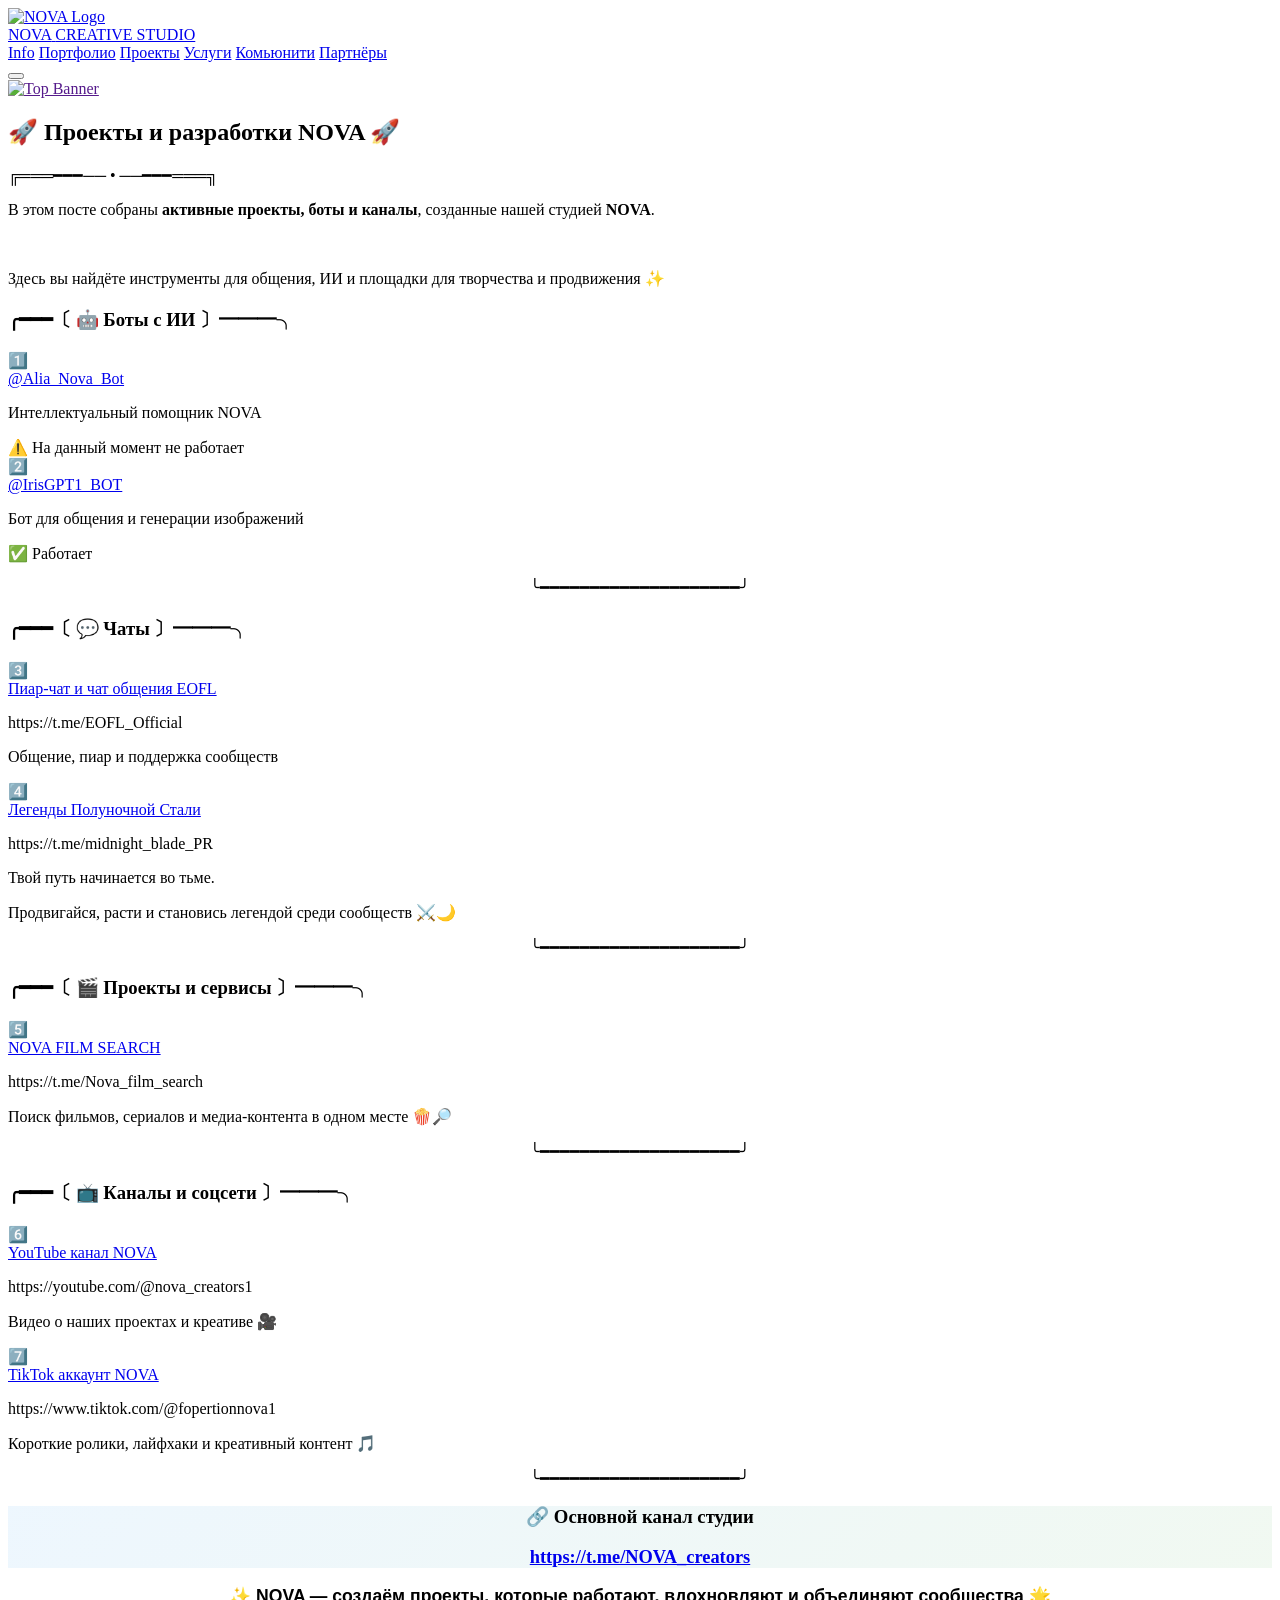
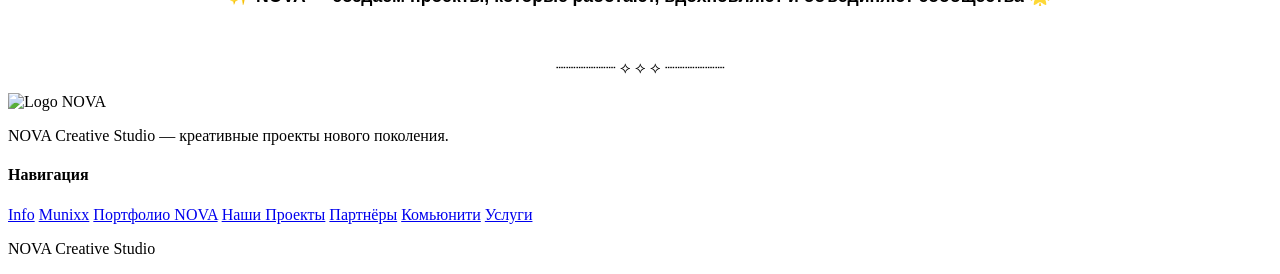
==== projects.html @ 723de770 "Add files via upload" ====
<!DOCTYPE html>
<html lang="ru">
<head>
    <meta charset="UTF-8">
    <meta name="viewport" content="width=device-width, initial-scale=1.0">
    <title>Проекты — NOVA Creative Studio</title>
    <link rel="icon" href="https://i.ibb.co/4gg6XNq1/image.png" type="image/x-icon">
    <link rel="stylesheet" href="css/style.css">
</head>
<body>
    <div class="loader-screen"><div class="loader-ring"></div></div>

    <header class="header">
        <div class="header-inner">
            <a href="index.html" class="header-logo">
                <img data-logo alt="NOVA Logo">
                <div class="header-logo-texts">
                    <span class="header-logo-title">NOVA</span>
                    <span class="header-logo-sub">CREATIVE STUDIO</span>
                </div>
            </a>
            <nav class="header-nav">
                <a href="info.html">Info</a>
                <a href="portfolio.html">Портфолио</a>
                <a href="projects.html" class="active">Проекты</a>
                <a href="services.html">Услуги</a>
                <a href="community.html">Комьюнити</a>
                <a href="partners.html">Партнёры</a>
            </nav>
            <button class="mobile-menu-btn" id="mobileMenuBtn" aria-label="Menu">
                <span></span><span></span><span></span>
            </button>
        </div>
    </header>

    <div class="top-banner-wrap ad-slot" data-top-banner>
        <div class="top-banner">
            <a href="" target="_blank" data-ad>
                <img src="" alt="Top Banner" data-ad-img>
            </a>
        </div>
    </div>

    <div class="page-layout" id="pageLayout">
        <aside class="sidebar sidebar-left" data-sidebar="left"></aside>

        <div class="content-wrapper">
            <main class="content">

                <!-- ЗАГОЛОВОК -->
                <section class="page-hero">
                    <h1 class="page-title">🚀 Проекты и разработки NOVA 🚀</h1>
                    <p class="page-subtitle">╔═══━━━── • ──━━━═══╗</p>
                </section>

                <!-- ОПИСАНИЕ -->
                <div class="text-content fade-in">
                    <p>В этом посте собраны <strong class="highlight-blue">активные проекты, боты и каналы</strong>, созданные нашей студией <strong class="highlight-green">NOVA</strong>.</p>
                    <br>
                    <p>Здесь вы найдёте инструменты для общения, ИИ и площадки для творчества и продвижения ✨</p>
                </div>

                <!-- БОТЫ С ИИ -->
                <div class="text-content fade-in">
                    <h3 class="text-content-title">╭━━━〔 🤖 Боты с ИИ 〕━━━╮</h3>

                    <div class="project-card">
                        <div class="project-number">1️⃣</div>
                        <div class="project-info">
                            <a href="https://t.me/Alia_Nova_Bot" target="_blank" rel="noopener" class="project-title">@Alia_Nova_Bot</a>
                            <p class="project-desc">Интеллектуальный помощник NOVA</p>
                            <span class="project-status status-offline">⚠️ На данный момент не работает</span>
                        </div>
                    </div>

                    <div class="project-card">
                        <div class="project-number">2️⃣</div>
                        <div class="project-info">
                            <a href="https://t.me/IrisGPT1_BOT" target="_blank" rel="noopener" class="project-title">@IrisGPT1_BOT</a>
                            <p class="project-desc">Бот для общения и генерации изображений</p>
                            <span class="project-status status-online">✅ Работает</span>
                        </div>
                    </div>

                    <p style="text-align:center;color:var(--text-muted);margin-top:15px;">╰━━━━━━━━━━━━━━━━━━━━╯</p>
                </div>

                <!-- ЧАТЫ -->
                <div class="text-content fade-in">
                    <h3 class="text-content-title">╭━━━〔 💬 Чаты 〕━━━╮</h3>

                    <div class="project-card">
                        <div class="project-number">3️⃣</div>
                        <div class="project-info">
                            <a href="https://t.me/EOFL_Official" target="_blank" rel="noopener" class="project-title">Пиар-чат и чат общения EOFL</a>
                            <p class="project-link-text">https://t.me/EOFL_Official</p>
                            <p class="project-desc">Общение, пиар и поддержка сообществ</p>
                        </div>
                    </div>

                    <div class="project-card">
                        <div class="project-number">4️⃣</div>
                        <div class="project-info">
                            <a href="https://t.me/midnight_blade_PR" target="_blank" rel="noopener" class="project-title">Легенды Полуночной Стали</a>
                            <p class="project-link-text">https://t.me/midnight_blade_PR</p>
                            <p class="project-desc">Твой путь начинается во тьме.</p>
                            <p class="project-desc">Продвигайся, расти и становись легендой среди сообществ ⚔️🌙</p>
                        </div>
                    </div>

                    <p style="text-align:center;color:var(--text-muted);margin-top:15px;">╰━━━━━━━━━━━━━━━━━━━━╯</p>
                </div>

                <!-- ПРОЕКТЫ И СЕРВИСЫ -->
                <div class="text-content fade-in">
                    <h3 class="text-content-title">╭━━━〔 🎬 Проекты и сервисы 〕━━━╮</h3>

                    <div class="project-card">
                        <div class="project-number">5️⃣</div>
                        <div class="project-info">
                            <a href="https://t.me/Nova_film_search" target="_blank" rel="noopener" class="project-title">NOVA FILM SEARCH</a>
                            <p class="project-link-text">https://t.me/Nova_film_search</p>
                            <p class="project-desc">Поиск фильмов, сериалов и медиа-контента в одном месте 🍿🔎</p>
                        </div>
                    </div>

                    <p style="text-align:center;color:var(--text-muted);margin-top:15px;">╰━━━━━━━━━━━━━━━━━━━━╯</p>
                </div>

                <!-- КАНАЛЫ И СОЦСЕТИ -->
                <div class="text-content fade-in">
                    <h3 class="text-content-title">╭━━━〔 📺 Каналы и соцсети 〕━━━╮</h3>

                    <div class="project-card">
                        <div class="project-number">6️⃣</div>
                        <div class="project-info">
                            <a href="https://youtube.com/@nova_creators1?si=srWhE4B-Ny58qdSq" target="_blank" rel="noopener" class="project-title">YouTube канал NOVA</a>
                            <p class="project-link-text">https://youtube.com/@nova_creators1</p>
                            <p class="project-desc">Видео о наших проектах и креативе 🎥</p>
                        </div>
                    </div>

                    <div class="project-card">
                        <div class="project-number">7️⃣</div>
                        <div class="project-info">
                            <a href="https://www.tiktok.com/@fopertionnova1?_r=1&_t=ZG-955o7JISfBp" target="_blank" rel="noopener" class="project-title">TikTok аккаунт NOVA</a>
                            <p class="project-link-text">https://www.tiktok.com/@fopertionnova1</p>
                            <p class="project-desc">Короткие ролики, лайфхаки и креативный контент 🎵</p>
                        </div>
                    </div>

                    <p style="text-align:center;color:var(--text-muted);margin-top:15px;">╰━━━━━━━━━━━━━━━━━━━━╯</p>
                </div>

                <!-- ОСНОВНОЙ КАНАЛ -->
                <div class="text-content fade-in" style="text-align:center;background:linear-gradient(135deg,rgba(33,150,243,0.08),rgba(76,175,80,0.08));border:2px solid var(--blue);">
                    <h3 class="text-content-title" style="text-align:center;color:var(--blue);">🔗 Основной канал студии</h3>
                    <p style="margin-top:15px;">
                        <a href="https://t.me/NOVA_creators" target="_blank" rel="noopener" class="content-link" style="font-size:1.15rem;font-weight:700;">
                            https://t.me/NOVA_creators
                        </a>
                    </p>
                </div>

                <!-- ФИНАЛЬНЫЙ БЛОК -->
                <div class="text-content fade-in" style="text-align:center;">
                    <p style="font-size:1.1rem;color:var(--text-primary);font-weight:600;font-family:'Space Grotesk',sans-serif;">
                        ✨ NOVA — создаём проекты, которые работают, вдохновляют и объединяют сообщества 🌟
                    </p>
                    <br>
                    <p style="color:var(--text-muted);">┈┈┈┈┈┈ ⟡ ⟡ ⟡ ┈┈┈┈┈┈</p>
                </div>

            </main>

           <footer class="footer">
                <div class="footer-content">
                    <div class="footer-col">
                        <div class="footer-logo">
                            <img data-logo alt="Logo">
                            <span>NOVA</span>
                        </div>
                        <p>NOVA Creative Studio — креативные проекты нового поколения.</p>
                    </div>
                    <div class="footer-col">
                        <h4>Навигация</h4>
                        <a href="info.html">Info</a>
                        <a href="munixx.html">Munixx</a>
                        <a href="portfolio.html">Портфолио NOVA</a>
                        <a href="projects.html">Наши Проекты</a>
                        <a href="partners.html">Партнёры</a>
                        <a href="community.html">Комьюнити</a>
                        <a href="services.html">Услуги</a>
                    </div>
                    
                </div>
                <div class="footer-bottom">
                    <p>NOVA Creative Studio</p>
                </div>
            </footer>
        </div>

        <aside class="sidebar sidebar-right" data-sidebar="right"></aside>
    </div>

    <script src="js/main.js"></script>
</body>
</html>
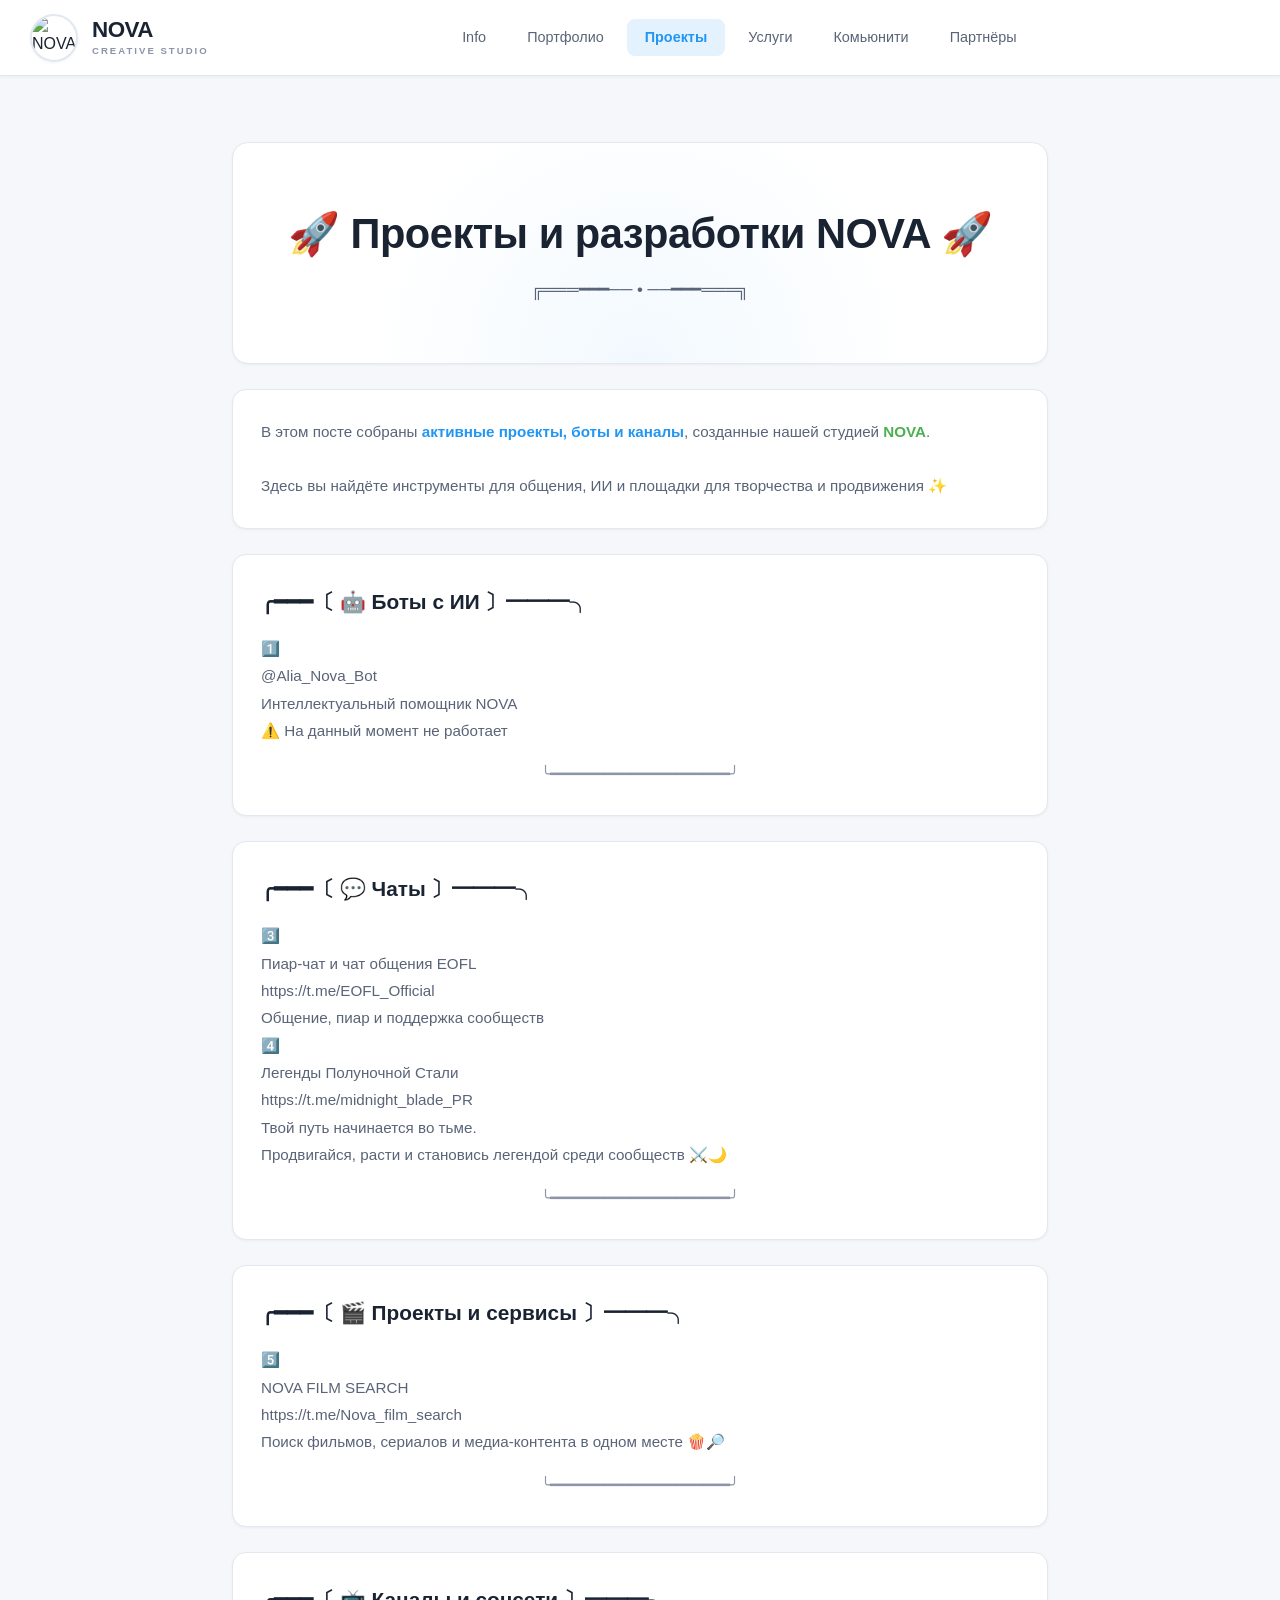
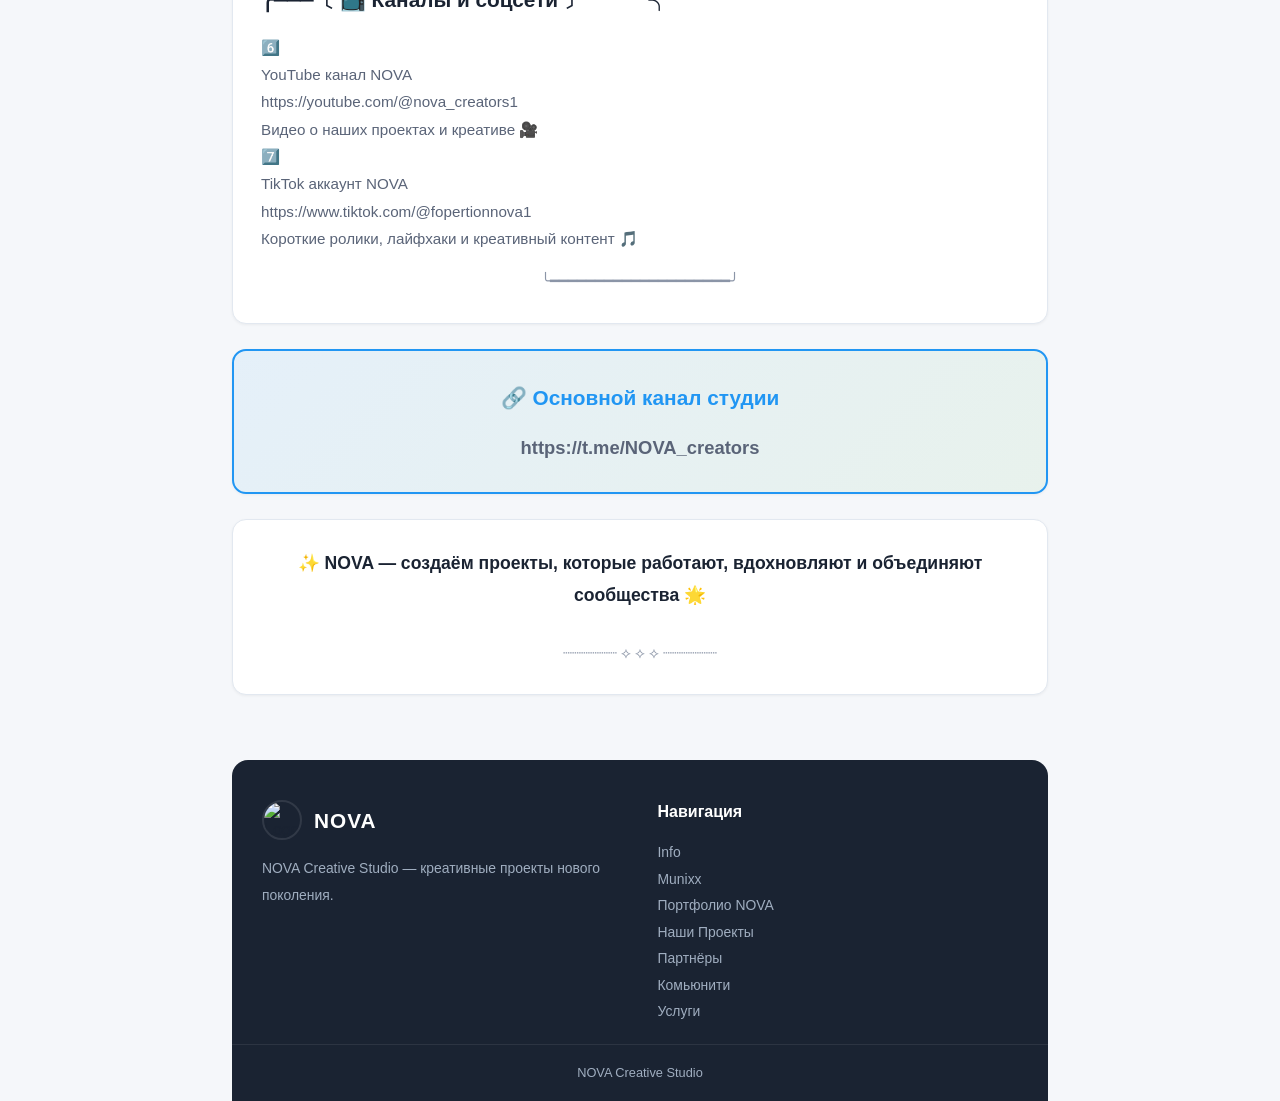
==== commit 019e35d1: "Update projects.html" ====
--- a/projects.html
+++ b/projects.html
@@ -73,14 +73,7 @@
                         </div>
                     </div>
 
-                    <div class="project-card">
-                        <div class="project-number">2️⃣</div>
-                        <div class="project-info">
-                            <a href="https://t.me/IrisGPT1_BOT" target="_blank" rel="noopener" class="project-title">@IrisGPT1_BOT</a>
-                            <p class="project-desc">Бот для общения и генерации изображений</p>
-                            <span class="project-status status-online">✅ Работает</span>
-                        </div>
-                    </div>
+                    
 
                     <p style="text-align:center;color:var(--text-muted);margin-top:15px;">╰━━━━━━━━━━━━━━━━━━━━╯</p>
                 </div>
@@ -205,4 +198,4 @@
 
     <script src="js/main.js"></script>
 </body>
-</html>+</html>
--- a/css/style.css
+++ b/css/style.css
@@ -0,0 +1,1086 @@
+*{margin:0;padding:0;box-sizing:border-box}
+
+@import url('https://fonts.googleapis.com/css2?family=Inter:wght@300;400;500;600;700;800;900&family=Space+Grotesk:wght@400;500;600;700&family=JetBrains+Mono:wght@400;500;600&display=swap');
+
+:root{
+    --bg-page:#f5f7fa;
+    --bg-white:#ffffff;
+    --bg-card:#ffffff;
+    --bg-card-hover:#f8fafc;
+
+    --green:#4caf50;
+    --green-hover:#43a047;
+    --green-light:rgba(76,175,80,0.15);
+    --green-glow:rgba(76,175,80,0.35);
+
+    --blue:#2196f3;
+    --blue-hover:#1e88e5;
+    --blue-light:rgba(33,150,243,0.12);
+    --blue-glow:rgba(33,150,243,0.3);
+
+    --pink:#ff2e63;
+
+    --text-primary:#1a2332;
+    --text-secondary:#5a6478;
+    --text-muted:#8b95a7;
+
+    --border:#e2e8f0;
+    --border-light:#eef1f5;
+
+    --header-bg:#ffffff;
+    --footer-bg:#1a2332;
+    --footer-text:#a0aec0;
+
+    --shadow-sm:0 1px 3px rgba(0,0,0,0.05);
+    --shadow-md:0 4px 12px rgba(0,0,0,0.06);
+    --shadow-lg:0 8px 25px rgba(0,0,0,0.08);
+    --shadow-xl:0 15px 40px rgba(0,0,0,0.1);
+
+    --transition:all .25s cubic-bezier(.4,0,.2,1);
+    --transition-slow:all .5s cubic-bezier(.4,0,.2,1);
+
+    /* Размеры layout */
+    --content-max-width:900px;
+    --sidebar-width:220px;
+    --layout-gap:15px;
+}
+
+html{scroll-behavior:smooth}
+body{
+    font-family:'Inter',sans-serif;
+    background:var(--bg-page);
+    color:var(--text-primary);
+    overflow-x:hidden;
+    line-height:1.5;
+    min-height:100vh;
+    display:flex;
+    flex-direction:column;
+}
+a{text-decoration:none;color:inherit}
+
+/* ====== LOADER ====== */
+.loader-screen{
+    position:fixed;inset:0;background:var(--bg-white);z-index:99999;
+    display:flex;align-items:center;justify-content:center;
+    transition:opacity .5s,visibility .5s;
+}
+.loader-screen.hidden{opacity:0;visibility:hidden;pointer-events:none}
+.loader-ring{
+    width:50px;height:50px;
+    border:3px solid var(--border);
+    border-top-color:var(--green);
+    border-radius:50%;
+    animation:spin .8s linear infinite;
+}
+@keyframes spin{to{transform:rotate(360deg)}}
+
+/* ====== HEADER ====== */
+.header{
+    position:sticky;top:0;z-index:1000;
+    background:var(--header-bg);
+    border-bottom:1px solid var(--border);
+    box-shadow:var(--shadow-sm);
+    width:100%;
+}
+.header-inner{
+    max-width:1600px;
+    margin:0 auto;
+    padding:12px 30px;
+    display:flex;align-items:center;
+    justify-content:space-between;
+    gap:20px;
+    height:75px;
+}
+
+.header-logo{
+    display:flex;align-items:center;gap:14px;
+    cursor:pointer;transition:var(--transition);
+    flex-shrink:0;
+}
+.header-logo:hover{transform:scale(1.03)}
+.header-logo img{
+    height:48px;width:48px;border-radius:50%;
+    border:2px solid var(--border);
+    object-fit:cover;
+    box-shadow:var(--shadow-sm);
+}
+.header-logo-texts{display:flex;flex-direction:column;line-height:1.1}
+.header-logo-title{
+    font-family:'Space Grotesk',sans-serif;font-size:1.4rem;font-weight:800;
+    color:var(--text-primary);letter-spacing:-.5px;
+}
+.header-logo-sub{
+    font-family:'Space Grotesk',sans-serif;font-size:.6rem;
+    color:var(--text-muted);letter-spacing:2px;margin-top:3px;font-weight:600;
+    text-transform:uppercase;
+}
+
+.header-nav{
+    display:flex;gap:5px;
+    flex:1;
+    justify-content:center;
+    flex-wrap:wrap;
+}
+.header-nav a{
+    padding:8px 18px;
+    font-size:.9rem;
+    font-weight:500;
+    color:var(--text-secondary);
+    border-radius:8px;
+    transition:var(--transition);
+}
+.header-nav a:hover{
+    color:var(--blue);
+    background:var(--blue-light);
+}
+.header-nav a.active{
+    color:var(--blue);
+    background:var(--blue-light);
+    font-weight:600;
+}
+
+.mobile-menu-btn{
+    display:none;
+    background:none;border:none;cursor:pointer;
+    padding:8px;width:40px;height:40px;
+    flex-direction:column;justify-content:center;gap:5px;
+}
+.mobile-menu-btn span{
+    display:block;width:24px;height:2px;
+    background:var(--text-primary);border-radius:2px;
+    transition:var(--transition);
+}
+.mobile-menu-btn.active span:nth-child(1){transform:translateY(7px) rotate(45deg)}
+.mobile-menu-btn.active span:nth-child(2){opacity:0}
+.mobile-menu-btn.active span:nth-child(3){transform:translateY(-7px) rotate(-45deg)}
+
+/* ====== ТОП БАННЕР — без скруглений, во всю ширину ====== */
+.top-banner-wrap{
+    width:100%;
+    padding:15px 0;
+    display:flex;
+    justify-content:center;
+}
+.top-banner{
+    width:calc(var(--content-max-width) + (var(--sidebar-width) + var(--layout-gap)) * 2);
+    max-width:calc(100% - 40px);
+    padding:0 20px;
+}
+.top-banner a{
+    display:block;
+    width:100%;
+    border-radius:0;
+    overflow:hidden;
+    box-shadow:none;
+    transition:var(--transition);
+    line-height:0;
+}
+.top-banner a:hover{
+    box-shadow:none;
+    transform:none;
+    opacity:.95;
+}
+.top-banner img{
+    width:100%;
+    height:auto;
+    max-height:none;
+    object-fit:contain;
+    display:block;
+    border-radius:0;
+}
+
+/* ====== LAYOUT: 3 колонки ====== */
+.page-layout{
+    width:100%;
+    max-width:calc(var(--content-max-width) + (var(--sidebar-width) + var(--layout-gap)) * 2 + 40px);
+    margin:0 auto;
+    padding:20px 20px 0;
+    display:grid;
+    grid-template-columns:var(--sidebar-width) minmax(0, var(--content-max-width)) var(--sidebar-width);
+    gap:var(--layout-gap);
+    align-items:start;
+    justify-content:center;
+    flex:1;
+}
+
+/* Сайдбары — прижаты к контенту, без отступов внутри */
+.sidebar{
+    position:sticky;
+    top:100px;
+    display:flex;
+    flex-direction:column;
+    gap:0;
+    min-width:0;
+    width:100%;
+}
+
+/* ====== БОКОВАЯ РЕКЛАМА — заполняет ВСЁ, без обрезки ====== */
+.side-ad{
+    background:transparent;
+    border-radius:0;
+    padding:0;
+    box-shadow:none;
+    border:none;
+    transition:var(--transition);
+    width:100%;
+    overflow:hidden;
+    line-height:0;
+}
+.side-ad:hover{
+    box-shadow:none;
+    transform:none;
+    opacity:.9;
+}
+.side-ad a{
+    display:block;
+    width:100%;
+    line-height:0;
+    border-radius:0;
+    overflow:hidden;
+}
+.side-ad img{
+    width:100%;
+    height:auto;
+    display:block;
+    border-radius:0;
+    object-fit:contain;
+    max-width:100%;
+}
+
+/* Контент по центру */
+.content-wrapper{
+    min-width:0;
+    display:flex;
+    flex-direction:column;
+    gap:0;
+    width:100%;
+}
+
+.content{
+    min-width:0;
+    flex:1;
+    width:100%;
+}
+
+/* Скрытые пустые слоты — сохраняют место */
+.ad-slot.ad-empty{
+    visibility:hidden;
+}
+.sidebar .ad-slot.ad-empty{
+    min-height:0;
+    padding:0;
+    border:none;
+    background:transparent;
+    box-shadow:none;
+}
+.sidebar.sidebar-empty{
+    visibility:hidden;
+}
+
+/* ====== HERO ====== */
+.hero-section{
+    background:var(--bg-white);
+    border:1px solid var(--border);
+    border-radius:20px;
+    padding:80px 30px;
+    min-height:55vh;
+    display:flex;align-items:center;justify-content:center;
+    box-shadow:var(--shadow-md);
+    position:relative;overflow:hidden;
+}
+.hero-section::before{
+    content:'';position:absolute;inset:0;
+    background:
+        radial-gradient(circle at 20% 20%,rgba(33,150,243,0.06),transparent 50%),
+        radial-gradient(circle at 80% 80%,rgba(76,175,80,0.06),transparent 50%);
+    pointer-events:none;
+}
+
+.hero-center{
+    position:relative;display:flex;flex-direction:column;
+    align-items:center;z-index:10;
+}
+.hero-hint{
+    margin-top:55px;color:var(--text-secondary);font-size:.9rem;
+    text-align:center;max-width:400px;
+}
+
+/* ====== INFO BUTTON ====== */
+.info-btn-wrapper{
+    position:relative;display:flex;align-items:center;justify-content:center;
+}
+
+.info-glow{
+    position:absolute;bottom:-30px;left:50%;transform:translateX(-50%);
+    width:240px;height:90px;
+    background:radial-gradient(ellipse,var(--green-glow),transparent 70%);
+    border-radius:50%;opacity:0;
+    animation:glowAppear 1.2s ease .3s forwards;
+    pointer-events:none;
+    filter:blur(5px);
+}
+.info-glow-outer{
+    position:absolute;bottom:-45px;left:50%;transform:translateX(-50%);
+    width:340px;height:110px;
+    background:radial-gradient(ellipse,rgba(76,175,80,0.2),transparent 70%);
+    border-radius:50%;opacity:0;
+    animation:glowAppear 1.8s ease .6s forwards;
+    pointer-events:none;
+    filter:blur(10px);
+}
+.info-glow-pulse{
+    position:absolute;bottom:-8px;left:50%;transform:translateX(-50%);
+    width:190px;height:55px;
+    border:1px solid rgba(76,175,80,0.35);
+    border-radius:50%;opacity:0;
+    animation:glowPulseRing 3s ease-in-out 1s infinite;
+    pointer-events:none;
+}
+@keyframes glowAppear{
+    0%{opacity:0;transform:translateX(-50%) scale(.4)}
+    100%{opacity:1;transform:translateX(-50%) scale(1)}
+}
+@keyframes glowPulseRing{
+    0%{opacity:0;transform:translateX(-50%) scale(.8)}
+    50%{opacity:.7;transform:translateX(-50%) scale(1.3)}
+    100%{opacity:0;transform:translateX(-50%) scale(1.8)}
+}
+
+.info-rays{
+    position:absolute;bottom:-20px;left:50%;transform:translateX(-50%);
+    width:280px;height:70px;pointer-events:none;opacity:0;
+    animation:glowAppear 2s ease .8s forwards;
+}
+.info-ray{
+    position:absolute;bottom:0;left:50%;
+    width:2px;height:45px;
+    background:linear-gradient(to top,rgba(76,175,80,0.5),transparent);
+    transform-origin:bottom center;
+    animation:rayFlicker 2.2s ease-in-out infinite alternate;
+}
+.info-ray:nth-child(1){transform:translateX(-50%) rotate(-30deg);animation-delay:0s}
+.info-ray:nth-child(2){transform:translateX(-50%) rotate(-15deg);animation-delay:.3s}
+.info-ray:nth-child(3){transform:translateX(-50%) rotate(0deg);animation-delay:.6s}
+.info-ray:nth-child(4){transform:translateX(-50%) rotate(15deg);animation-delay:.9s}
+.info-ray:nth-child(5){transform:translateX(-50%) rotate(30deg);animation-delay:1.2s}
+
+@keyframes rayFlicker{
+    0%{opacity:.3;height:35px}
+    100%{opacity:.8;height:55px}
+}
+
+.info-btn{
+    padding:16px 55px;
+    border-radius:12px;
+    border:none;
+    background:var(--green);
+    color:#fff;
+    font-family:'Space Grotesk',sans-serif;
+    font-size:1.15rem;font-weight:700;letter-spacing:3px;
+    cursor:pointer;position:relative;z-index:20;
+    transition:var(--transition);text-transform:uppercase;
+    box-shadow:0 4px 15px rgba(76,175,80,0.35);
+}
+.info-btn:hover{
+    transform:translateY(-2px);
+    background:var(--green-hover);
+    box-shadow:0 8px 25px rgba(76,175,80,0.45);
+}
+.info-btn:active{transform:translateY(0)}
+
+/* ====== FLOATING GIFS ====== */
+.gif-container{
+    position:absolute;top:0;left:50%;transform:translateX(-50%);
+    width:400px;height:300px;
+    pointer-events:none;z-index:5;
+}
+.floating-gif{
+    position:absolute;
+    width:50px;height:50px;
+    object-fit:contain;border-radius:10px;
+    opacity:0;
+    animation:gifFloat 4s ease-out forwards;
+}
+.floating-gif.size-sm{width:35px;height:35px}
+.floating-gif.size-md{width:50px;height:50px}
+.floating-gif.size-lg{width:65px;height:65px}
+
+@keyframes gifFloat{
+    0%{transform:translateY(0) scale(0) rotate(0deg);opacity:0}
+    10%{opacity:1;transform:translateY(-30px) scale(1) rotate(5deg)}
+    75%{opacity:.85}
+    100%{transform:translateY(-260px) scale(.5) rotate(20deg);opacity:0}
+}
+
+/* ====== RADIAL MENU ====== */
+.radial-overlay{
+    position:fixed;inset:0;z-index:5000;display:none;
+    background:rgba(26,35,50,.6);
+    backdrop-filter:blur(4px);
+}
+.radial-overlay.active{display:block}
+.radial-menu{position:fixed;z-index:5001;display:none}
+.radial-menu.active{display:block}
+
+.radial-center{
+    width:75px;height:45px;border-radius:12px;
+    background:var(--green);color:#fff;
+    position:absolute;top:50%;left:50%;transform:translate(-50%,-50%);
+    display:flex;align-items:center;justify-content:center;
+    font-size:.75rem;font-weight:700;letter-spacing:2px;
+    pointer-events:none;text-transform:uppercase;
+    font-family:'Space Grotesk',sans-serif;
+    box-shadow:0 4px 20px rgba(76,175,80,0.5);
+}
+
+.radial-item{
+    position:absolute;display:flex;align-items:center;justify-content:center;
+    padding:14px 24px;border-radius:12px;
+    background:var(--blue);color:#fff;
+    font-family:'Space Grotesk',sans-serif;
+    font-size:.9rem;font-weight:600;white-space:nowrap;
+    cursor:pointer;transition:var(--transition);
+    opacity:0;transform:scale(0);
+    box-shadow:0 4px 15px rgba(33,150,243,0.3);
+    border:none;
+}
+.radial-menu.active .radial-item{opacity:1;transform:scale(1)}
+
+.radial-item:hover,.radial-item.highlighted{
+    background:var(--blue-hover);
+    box-shadow:0 6px 25px rgba(33,150,243,0.5);
+    transform:scale(1.08)!important;
+}
+.radial-item .icon{margin-right:8px;font-size:1.1rem}
+
+.radial-line{
+    position:absolute;height:1px;
+    background:linear-gradient(90deg,rgba(255,255,255,.4),transparent);
+    transform-origin:left center;opacity:0;
+    transition:opacity .3s;pointer-events:none;
+}
+.radial-menu.active .radial-line{opacity:.5}
+
+/* ====== PAGE SECTIONS ====== */
+.page-hero{
+    background:var(--bg-white);
+    border:1px solid var(--border);
+    border-radius:16px;
+    padding:60px 30px;
+    text-align:center;
+    box-shadow:var(--shadow-sm);
+    margin-bottom:25px;
+    position:relative;overflow:hidden;
+}
+.page-hero::before{
+    content:'';position:absolute;inset:0;
+    background:radial-gradient(circle at 50% 100%,rgba(33,150,243,0.06),transparent 60%);
+    pointer-events:none;
+}
+.page-title{
+    font-family:'Space Grotesk',sans-serif;
+    font-size:2.6rem;font-weight:800;
+    color:var(--text-primary);
+    letter-spacing:-.5px;margin-bottom:12px;
+    position:relative;z-index:1;
+}
+.page-subtitle{
+    font-size:1.05rem;color:var(--text-secondary);font-weight:400;
+    position:relative;z-index:1;
+}
+
+/* ====== CITE BLOCK ====== */
+.cite-block{
+    margin:25px 0;padding:20px 25px;
+    background:var(--bg-white);
+    border-left:4px solid var(--blue);
+    border-radius:0 12px 12px 0;
+    display:flex;align-items:center;
+    gap:20px;
+    box-shadow:var(--shadow-sm);
+}
+.cite-block img{
+    width:60px;height:60px;border-radius:12px;
+    object-fit:cover;border:1px solid var(--border);
+    flex-shrink:0;
+}
+.cite-block-text{
+    font-family:'JetBrains Mono',monospace;font-size:.85rem;
+    color:var(--text-secondary);line-height:1.6;
+}
+
+/* ====== NAV LINKS ====== */
+.nav-links{
+    margin:25px 0;
+    list-style:none;counter-reset:nav-counter;
+}
+.nav-links li{counter-increment:nav-counter;margin-bottom:10px}
+.nav-links li a{
+    display:flex;align-items:center;gap:12px;padding:16px 22px;
+    border-radius:12px;background:var(--bg-white);
+    border:1px solid var(--border);transition:var(--transition);
+    font-size:.95rem;color:var(--text-primary);font-weight:500;
+    box-shadow:var(--shadow-sm);
+}
+.nav-links li a::before{
+    content:counter(nav-counter) ".";
+    font-family:'JetBrains Mono',monospace;font-weight:700;
+    color:var(--green);font-size:1.1rem;min-width:30px;
+}
+.nav-links li a:hover{
+    background:var(--blue-light);
+    border-color:var(--blue);
+    transform:translateX(6px);
+    box-shadow:var(--shadow-md);
+    color:var(--blue);
+}
+
+/* ====== CONTENT ====== */
+.content-section{margin:40px 0}
+.section-title{
+    font-family:'Space Grotesk',sans-serif;font-size:1.6rem;font-weight:700;
+    color:var(--text-primary);margin-bottom:15px;padding-bottom:12px;
+    border-bottom:2px solid var(--border);
+}
+.section-subtitle{
+    font-size:.95rem;color:var(--text-secondary);margin-bottom:20px;line-height:1.7;
+}
+
+.doc-embed{
+    width:100%;height:600px;
+    border:1px solid var(--border);
+    border-radius:12px;overflow:hidden;
+    background:#fff;
+    box-shadow:var(--shadow-md);
+}
+.doc-embed iframe{width:100%;height:100%;border:none}
+
+/* ====== PORTFOLIO BANNER ====== */
+.portfolio-banner{
+    margin:25px 0;padding:4px;
+    background:linear-gradient(135deg,var(--blue),var(--green));
+    border-radius:16px;
+    box-shadow:var(--shadow-lg);
+}
+.portfolio-banner img{width:100%;border-radius:13px;display:block}
+
+.text-content{
+    margin:25px 0;padding:28px;
+    background:var(--bg-white);border-radius:14px;
+    border:1px solid var(--border);
+    line-height:1.8;color:var(--text-secondary);font-size:.95rem;
+    box-shadow:var(--shadow-sm);
+}
+.text-content-title{
+    color:var(--text-primary);margin-bottom:15px;
+    font-family:'Space Grotesk',sans-serif;font-size:1.3rem;font-weight:700;
+}
+.highlight-blue{color:var(--blue);font-weight:600}
+.highlight-green{color:var(--green);font-weight:600}
+
+/* ====== GALLERY ====== */
+.gallery{
+    margin:30px 0;
+    display:grid;grid-template-columns:repeat(auto-fill,minmax(220px,1fr));
+    gap:18px;
+}
+.gallery-item{
+    position:relative;border-radius:12px;overflow:hidden;
+    cursor:pointer;aspect-ratio:3/2;
+    background:var(--bg-white);
+    border:1px solid var(--border);
+    transition:var(--transition);
+    box-shadow:var(--shadow-sm);
+}
+.gallery-item:hover{
+    border-color:var(--blue);
+    transform:translateY(-4px);
+    box-shadow:var(--shadow-lg);
+}
+.gallery-item img{
+    width:100%;height:100%;object-fit:cover;transition:transform .4s;
+}
+.gallery-item:hover img{transform:scale(1.06)}
+
+.gallery-overlay{
+    position:absolute;inset:0;
+    background:linear-gradient(transparent 50%,rgba(26,35,50,.85));
+    display:flex;align-items:flex-end;justify-content:center;
+    padding:15px;opacity:0;transition:var(--transition);
+}
+.gallery-item:hover .gallery-overlay{opacity:1}
+.gallery-overlay span{
+    color:#fff;font-family:'Space Grotesk',sans-serif;
+    font-weight:600;font-size:.9rem;
+}
+
+/* ====== LIGHTBOX ====== */
+.lightbox{
+    position:fixed;inset:0;z-index:10000;
+    background:rgba(26,35,50,.95);backdrop-filter:blur(10px);
+    display:none;align-items:center;justify-content:center;
+    flex-direction:column;
+}
+.lightbox.active{display:flex}
+
+.lightbox-img{
+    max-width:90vw;max-height:80vh;border-radius:12px;
+    box-shadow:0 20px 60px rgba(0,0,0,.5);
+    object-fit:contain;
+    animation:lbFadeIn .3s ease;
+}
+@keyframes lbFadeIn{from{opacity:0;transform:scale(.9)}to{opacity:1;transform:scale(1)}}
+
+.lightbox-close{
+    position:absolute;top:25px;right:30px;
+    background:rgba(255,255,255,0.1);border:none;color:#fff;
+    font-size:1.5rem;cursor:pointer;z-index:10001;
+    width:45px;height:45px;border-radius:50%;
+    display:flex;align-items:center;justify-content:center;
+    transition:var(--transition);
+}
+.lightbox-close:hover{
+    background:rgba(255,255,255,.2);transform:rotate(90deg);
+}
+
+.lightbox-prev,.lightbox-next{
+    position:absolute;top:50%;transform:translateY(-50%);
+    background:rgba(255,255,255,.1);
+    border:none;color:#fff;font-size:2rem;cursor:pointer;
+    width:55px;height:55px;border-radius:50%;
+    display:flex;align-items:center;justify-content:center;
+    transition:var(--transition);z-index:10001;
+}
+.lightbox-prev{left:25px}
+.lightbox-next{right:25px}
+.lightbox-prev:hover,.lightbox-next:hover{
+    background:rgba(255,255,255,.2);
+    transform:translateY(-50%) scale(1.1);
+}
+
+.lightbox-caption{
+    margin-top:20px;color:#fff;
+    font-family:'Space Grotesk',sans-serif;font-size:1rem;font-weight:500;
+}
+.lightbox-counter{
+    margin-top:8px;color:rgba(255,255,255,0.6);font-size:.8rem;
+    font-family:'JetBrains Mono',monospace;
+}
+
+/* ====== 404 ====== */
+.not-found-section{
+    background:var(--bg-white);
+    border:1px solid var(--border);
+    border-radius:16px;
+    padding:80px 30px;
+    text-align:center;
+    box-shadow:var(--shadow-sm);
+    min-height:50vh;
+    display:flex;flex-direction:column;
+    align-items:center;justify-content:center;
+}
+.not-found-section img{
+    max-width:280px;margin-bottom:25px;border-radius:14px;
+    box-shadow:var(--shadow-md);
+}
+.not-found-section h1{
+    font-family:'Space Grotesk',sans-serif;font-size:2.2rem;font-weight:700;
+    color:var(--text-primary);margin-bottom:10px;
+}
+.not-found-section p{color:var(--text-secondary);font-size:1rem}
+
+.btn-main{
+    display:inline-block;margin-top:25px;padding:14px 38px;
+    background:var(--green);color:#fff;border-radius:12px;
+    font-weight:600;transition:var(--transition);
+    font-family:'Space Grotesk',sans-serif;letter-spacing:1px;
+    box-shadow:0 4px 15px rgba(76,175,80,0.3);
+}
+.btn-main:hover{
+    background:var(--green-hover);
+    transform:translateY(-2px);
+    box-shadow:0 8px 25px rgba(76,175,80,0.4);
+}
+
+/* ====== FOOTER ====== */
+.footer{
+    background:var(--footer-bg);
+    margin-top:40px;
+    border-radius:16px 16px 0 0;
+    overflow:hidden;
+    width:100%;
+}
+.footer-content{
+    padding:40px 30px 20px;
+    display:flex;flex-wrap:wrap;
+    justify-content:space-between;align-items:flex-start;gap:35px;
+}
+.footer-col{flex:1;min-width:180px}
+
+.footer-logo{
+    display:flex;align-items:center;gap:12px;margin-bottom:15px;
+}
+.footer-logo img{
+    width:40px;height:40px;border-radius:50%;
+    border:2px solid rgba(255,255,255,0.1);
+}
+.footer-logo span{
+    font-family:'Space Grotesk',sans-serif;font-size:1.3rem;font-weight:800;
+    color:#fff;letter-spacing:1px;
+}
+
+.footer-col h4{
+    font-family:'Space Grotesk',sans-serif;font-size:1rem;font-weight:600;
+    color:#fff;margin-bottom:15px;
+}
+.footer-col p,.footer-col a{
+    font-size:.87rem;color:var(--footer-text);
+    line-height:1.9;display:block;transition:color .2s;
+}
+.footer-col a:hover{color:#fff}
+
+.footer-bottom{
+    padding:18px 30px;text-align:center;
+    border-top:1px solid rgba(255,255,255,0.08);
+}
+.footer-bottom p{font-size:.8rem;color:var(--footer-text)}
+
+/* ====== ANIMATIONS ====== */
+.fade-in{opacity:0;transform:translateY(20px);transition:var(--transition-slow)}
+.fade-in.visible{opacity:1;transform:translateY(0)}
+
+/* ====== SCROLLBAR ====== */
+::-webkit-scrollbar{width:10px}
+::-webkit-scrollbar-track{background:#edf0f4}
+::-webkit-scrollbar-thumb{background:#c4cdd8;border-radius:5px}
+::-webkit-scrollbar-thumb:hover{background:var(--blue)}
+
+/* ====== RESPONSIVE ====== */
+@media(max-width:1400px){
+    :root{
+        --sidebar-width:200px;
+        --layout-gap:12px;
+    }
+}
+
+@media(max-width:1200px){
+    :root{
+        --sidebar-width:180px;
+        --layout-gap:10px;
+    }
+}
+
+@media(max-width:1024px){
+    .page-layout{
+        grid-template-columns:minmax(0, 1fr);
+        max-width:900px;
+        padding:20px 20px 0;
+    }
+    .sidebar{display:none !important}
+    .top-banner{
+        width:100%;
+        max-width:900px;
+    }
+}
+
+@media(max-width:768px){
+    .header-inner{padding:10px 15px;gap:10px;height:65px}
+    .header-logo img{height:40px;width:40px}
+    .header-logo-title{font-size:1.1rem}
+    .header-logo-sub{font-size:.5rem}
+
+    .header-nav{
+        display:none;
+        position:absolute;
+        top:100%;left:0;right:0;
+        background:var(--bg-white);
+        flex-direction:column;
+        padding:15px;gap:0;
+        border-bottom:1px solid var(--border);
+        box-shadow:var(--shadow-lg);
+    }
+    .header-nav.active{display:flex}
+    .header-nav a{
+        padding:12px 15px;
+        border-radius:8px;
+        text-align:center;
+    }
+    .mobile-menu-btn{display:flex}
+
+    .top-banner-wrap{padding:10px 0}
+    .top-banner{padding:0 10px}
+
+    .page-layout{padding:0 10px;margin:15px auto 0}
+    .page-title{font-size:1.7rem}
+    .page-hero{padding:40px 20px}
+    .hero-section{padding:60px 20px;min-height:50vh}
+    .radial-item{font-size:.75rem;padding:10px 18px}
+    .cite-block{flex-direction:column;text-align:center;padding:20px}
+    .footer-content{padding:25px 20px 15px;gap:25px}
+    .footer-col{min-width:100%}
+    .info-btn{padding:14px 40px;font-size:1rem;letter-spacing:2px}
+    .gallery{grid-template-columns:repeat(auto-fill,minmax(140px,1fr));gap:10px}
+    .lightbox-prev{left:10px}
+    .lightbox-next{right:10px}
+    .lightbox-prev,.lightbox-next{width:45px;height:45px;font-size:1.5rem}
+    .gif-container{width:280px}
+    .text-content{padding:20px}
+    .content-section{margin:25px 0}
+    .doc-embed{height:450px}
+}
+
+@media(max-width:480px){
+    .header-logo-texts{display:none}
+    .page-title{font-size:1.4rem}
+    .info-btn{padding:12px 30px;font-size:.9rem;letter-spacing:1.5px}
+
+/* ====== КАРТОЧКИ ПАРТНЁРОВ ====== */
+.partners-grid{
+    margin:25px 0;
+    display:grid;
+    grid-template-columns:repeat(auto-fill,minmax(280px,1fr));
+    gap:15px;
+}
+
+.partner-card{
+    display:flex;
+    align-items:flex-start;
+    gap:15px;
+    padding:22px;
+    background:var(--bg-white);
+    border:1px solid var(--border);
+    border-radius:14px;
+    box-shadow:var(--shadow-sm);
+    transition:var(--transition);
+    text-decoration:none;
+    color:var(--text-primary);
+    cursor:pointer;
+    position:relative;
+    overflow:hidden;
+}
+
+.partner-card::before{
+    content:'';
+    position:absolute;
+    left:0;top:0;bottom:0;
+    width:4px;
+    background:var(--blue);
+    transform:scaleY(0);
+    transform-origin:top;
+    transition:var(--transition);
+}
+
+.partner-card:hover{
+    border-color:var(--blue);
+    box-shadow:var(--shadow-lg);
+    transform:translateY(-4px);
+    background:var(--bg-card-hover);
+}
+
+.partner-card:hover::before{
+    transform:scaleY(1);
+}
+
+.partner-card-icon{
+    font-size:2rem;
+    flex-shrink:0;
+    line-height:1;
+    padding:8px;
+    background:var(--blue-light);
+    border-radius:10px;
+    transition:var(--transition);
+}
+
+.partner-card:hover .partner-card-icon{
+    background:var(--green-light);
+    transform:scale(1.1);
+}
+
+.partner-card-info{
+    flex:1;
+    min-width:0;
+}
+
+.partner-card-title{
+    font-family:'Space Grotesk',sans-serif;
+    font-size:1.1rem;
+    font-weight:700;
+    color:var(--text-primary);
+    margin-bottom:6px;
+    line-height:1.3;
+}
+
+.partner-card-desc{
+    font-size:.87rem;
+    color:var(--text-secondary);
+    line-height:1.5;
+    margin-bottom:10px;
+}
+
+.partner-card-link{
+    display:inline-block;
+    font-size:.85rem;
+    font-weight:600;
+    color:var(--blue);
+    transition:var(--transition);
+}
+
+.partner-card:hover .partner-card-link{
+    color:var(--green);
+    transform:translateX(4px);
+}
+
+/* ====== ССЫЛКИ ВНУТРИ ТЕКСТА ====== */
+.content-link{
+    color:var(--blue);
+    font-weight:600;
+    text-decoration:none;
+    border-bottom:1px solid transparent;
+    transition:var(--transition);
+    display:inline;
+}
+
+.content-link:hover{
+    color:var(--green);
+    border-bottom-color:var(--green);
+}
+
+/* Автоматически стилизуем все ссылки внутри text-content */
+.text-content a:not(.btn-main):not(.content-link){
+    color:var(--blue);
+    font-weight:600;
+    text-decoration:none;
+    border-bottom:1px solid transparent;
+    transition:var(--transition);
+}
+
+.text-content a:not(.btn-main):not(.content-link):hover{
+    color:var(--green);
+    border-bottom-color:var(--green);
+}
+
+/* Адаптив для карточек партнёров */
+@media(max-width:600px){
+    .partners-grid{
+        grid-template-columns:1fr;
+    }
+    .partner-card{
+        padding:18px;
+    }
+}
+/* ====== КАРТОЧКИ ПРОЕКТОВ ====== */
+.project-card{
+    display:flex;
+    align-items:flex-start;
+    gap:15px;
+    padding:18px 20px;
+    background:var(--bg-page);
+    border:1px solid var(--border);
+    border-radius:12px;
+    margin:12px 0;
+    transition:var(--transition);
+    position:relative;
+    overflow:hidden;
+}
+
+.project-card::before{
+    content:'';
+    position:absolute;
+    left:0;top:0;bottom:0;
+    width:3px;
+    background:var(--blue);
+    transform:scaleY(0);
+    transform-origin:top;
+    transition:var(--transition);
+}
+
+.project-card:hover{
+    border-color:var(--blue);
+    box-shadow:var(--shadow-md);
+    transform:translateX(4px);
+    background:var(--bg-white);
+}
+
+.project-card:hover::before{
+    transform:scaleY(1);
+}
+
+.project-number{
+    font-size:1.5rem;
+    flex-shrink:0;
+    line-height:1;
+    padding-top:2px;
+}
+
+.project-info{
+    flex:1;
+    min-width:0;
+}
+
+.project-title{
+    display:inline-block;
+    font-family:'Space Grotesk',sans-serif;
+    font-size:1.05rem;
+    font-weight:700;
+    color:var(--blue);
+    text-decoration:none;
+    margin-bottom:5px;
+    transition:var(--transition);
+    border-bottom:1px solid transparent;
+}
+
+.project-title:hover{
+    color:var(--green);
+    border-bottom-color:var(--green);
+}
+
+.project-link-text{
+    font-size:.8rem;
+    color:var(--text-muted);
+    font-family:'JetBrains Mono',monospace;
+    margin-bottom:6px;
+    word-break:break-all;
+}
+
+.project-desc{
+    font-size:.9rem;
+    color:var(--text-secondary);
+    line-height:1.5;
+    margin:0;
+}
+
+.project-desc + .project-desc{
+    margin-top:3px;
+}
+
+.project-status{
+    display:inline-block;
+    font-size:.78rem;
+    font-weight:600;
+    padding:4px 10px;
+    border-radius:6px;
+    margin-top:8px;
+}
+
+.status-online{
+    background:var(--green-light);
+    color:var(--green);
+}
+
+.status-offline{
+    background:rgba(255,152,0,0.15);
+    color:#e65100;
+}
+
+@media(max-width:600px){
+    .project-card{
+        padding:14px 15px;
+    }
+    .project-title{
+        font-size:.95rem;
+    }
+    .project-link-text{
+        font-size:.75rem;
+    }
+}
+}
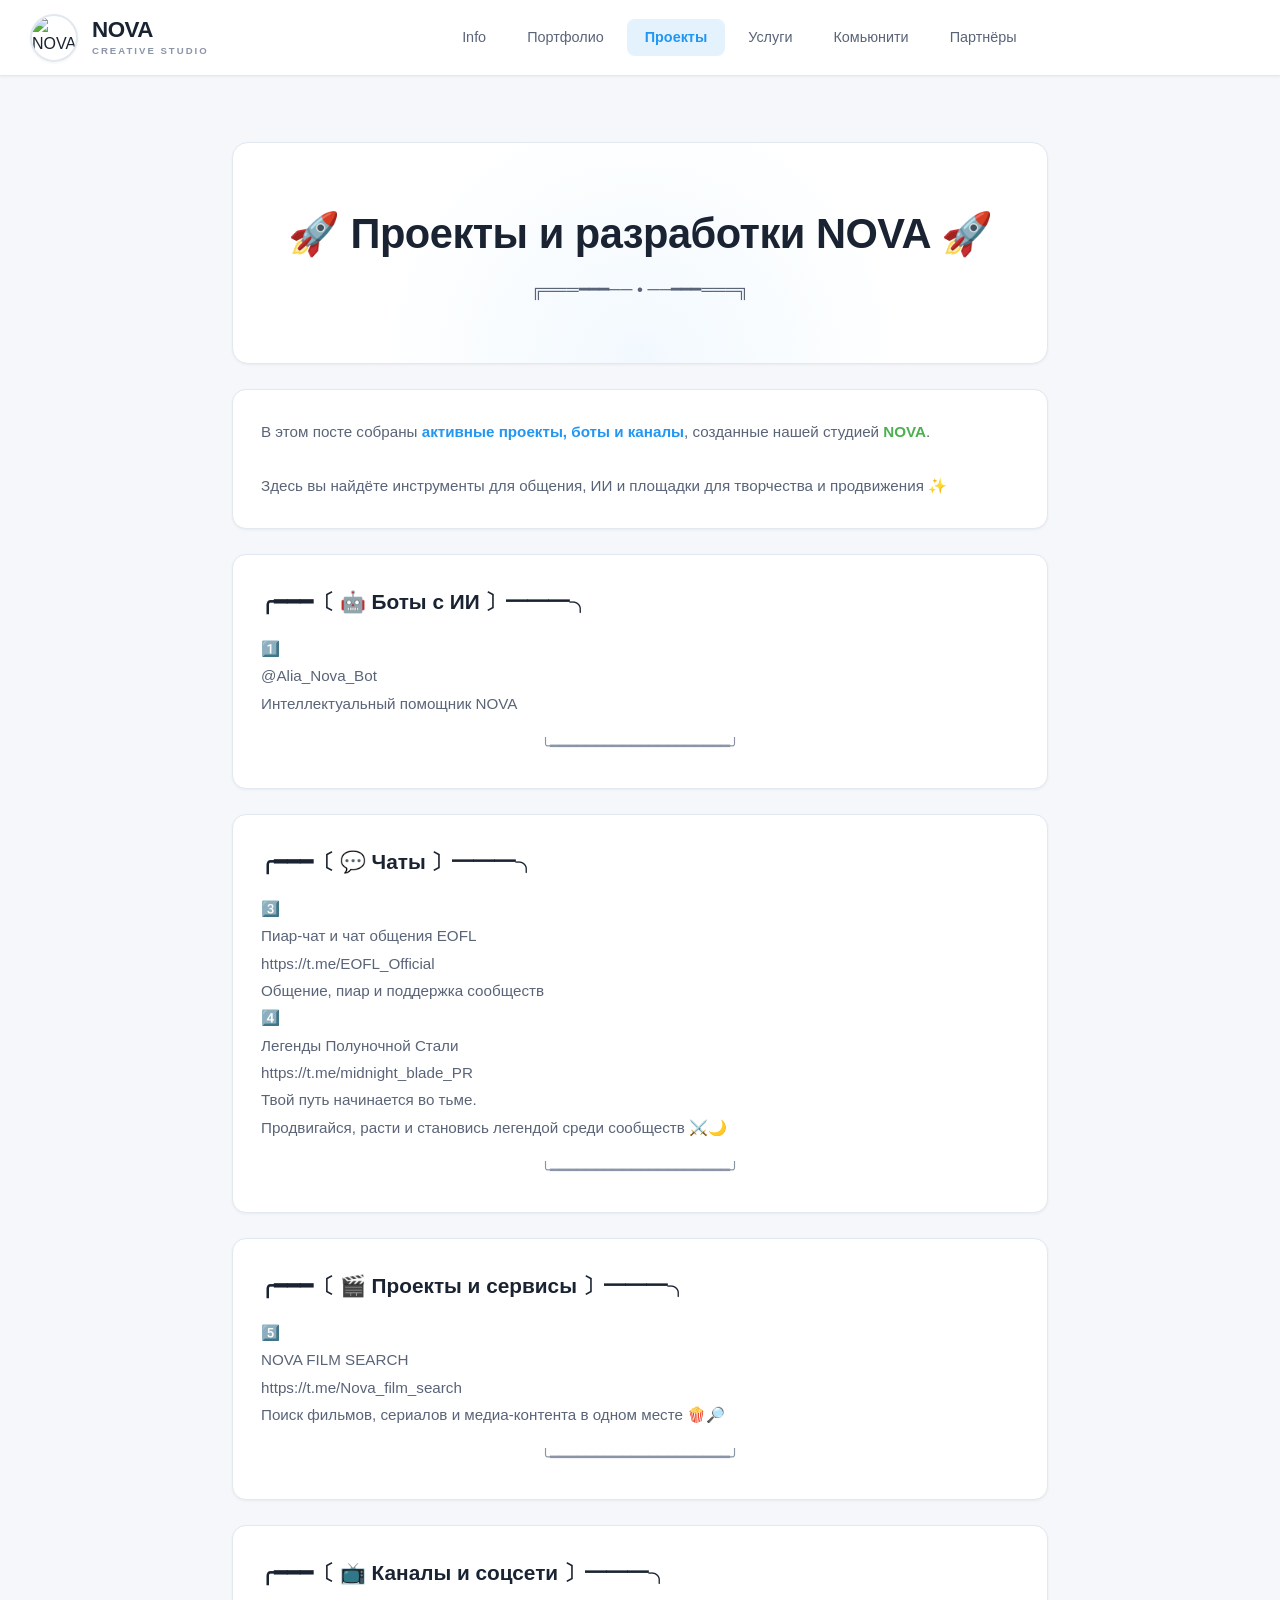
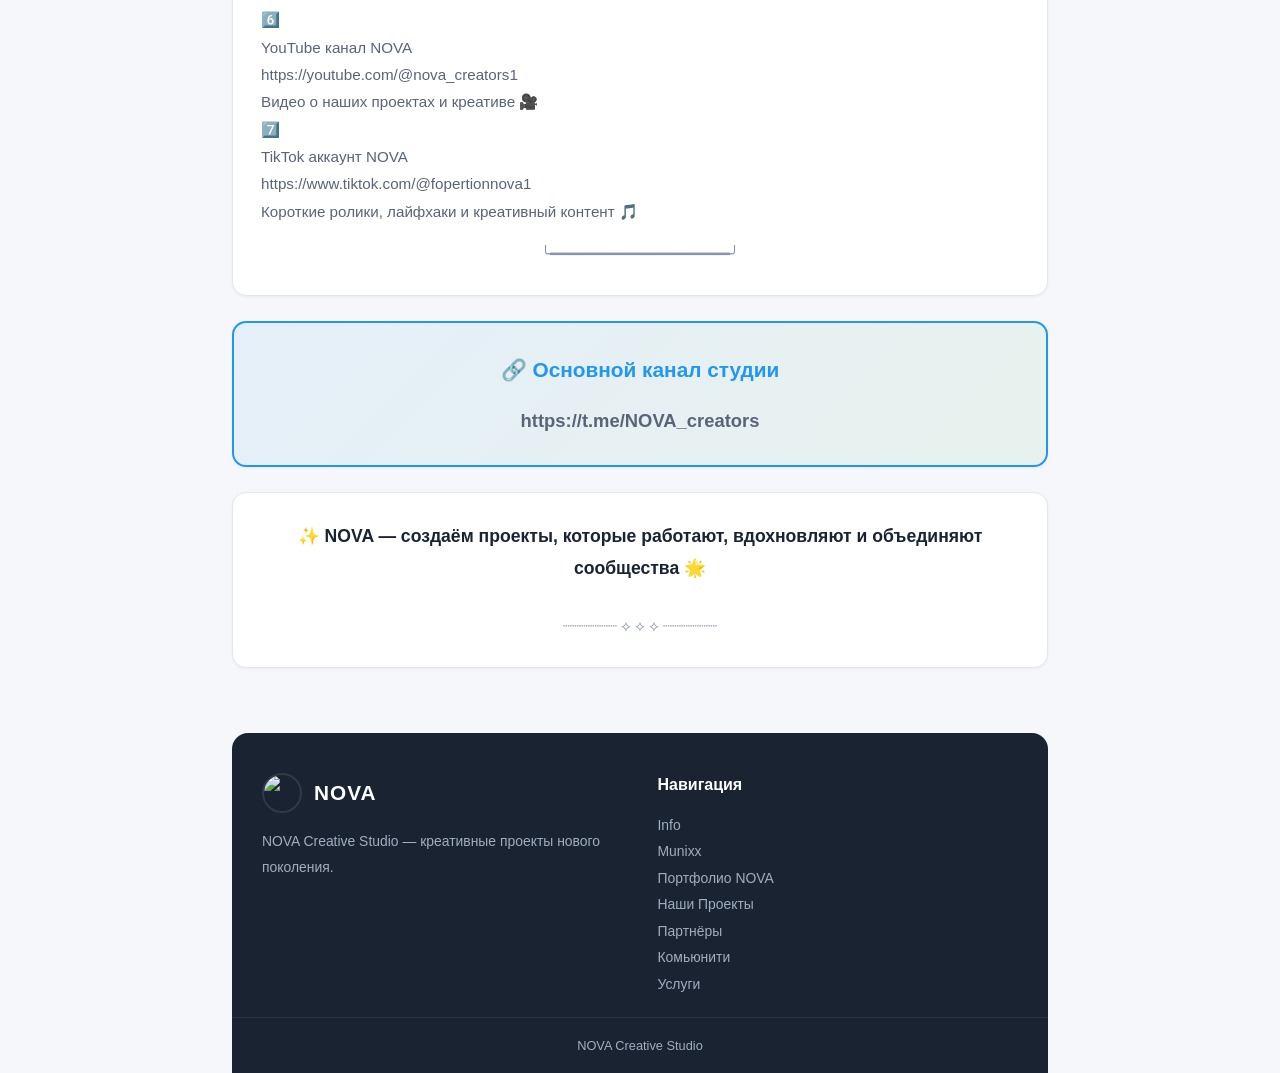
==== commit 7037a8f3: "Update projects.html" ====
--- a/projects.html
+++ b/projects.html
@@ -69,7 +69,7 @@
                         <div class="project-info">
                             <a href="https://t.me/Alia_Nova_Bot" target="_blank" rel="noopener" class="project-title">@Alia_Nova_Bot</a>
                             <p class="project-desc">Интеллектуальный помощник NOVA</p>
-                            <span class="project-status status-offline">⚠️ На данный момент не работает</span>
+                            
                         </div>
                     </div>
 
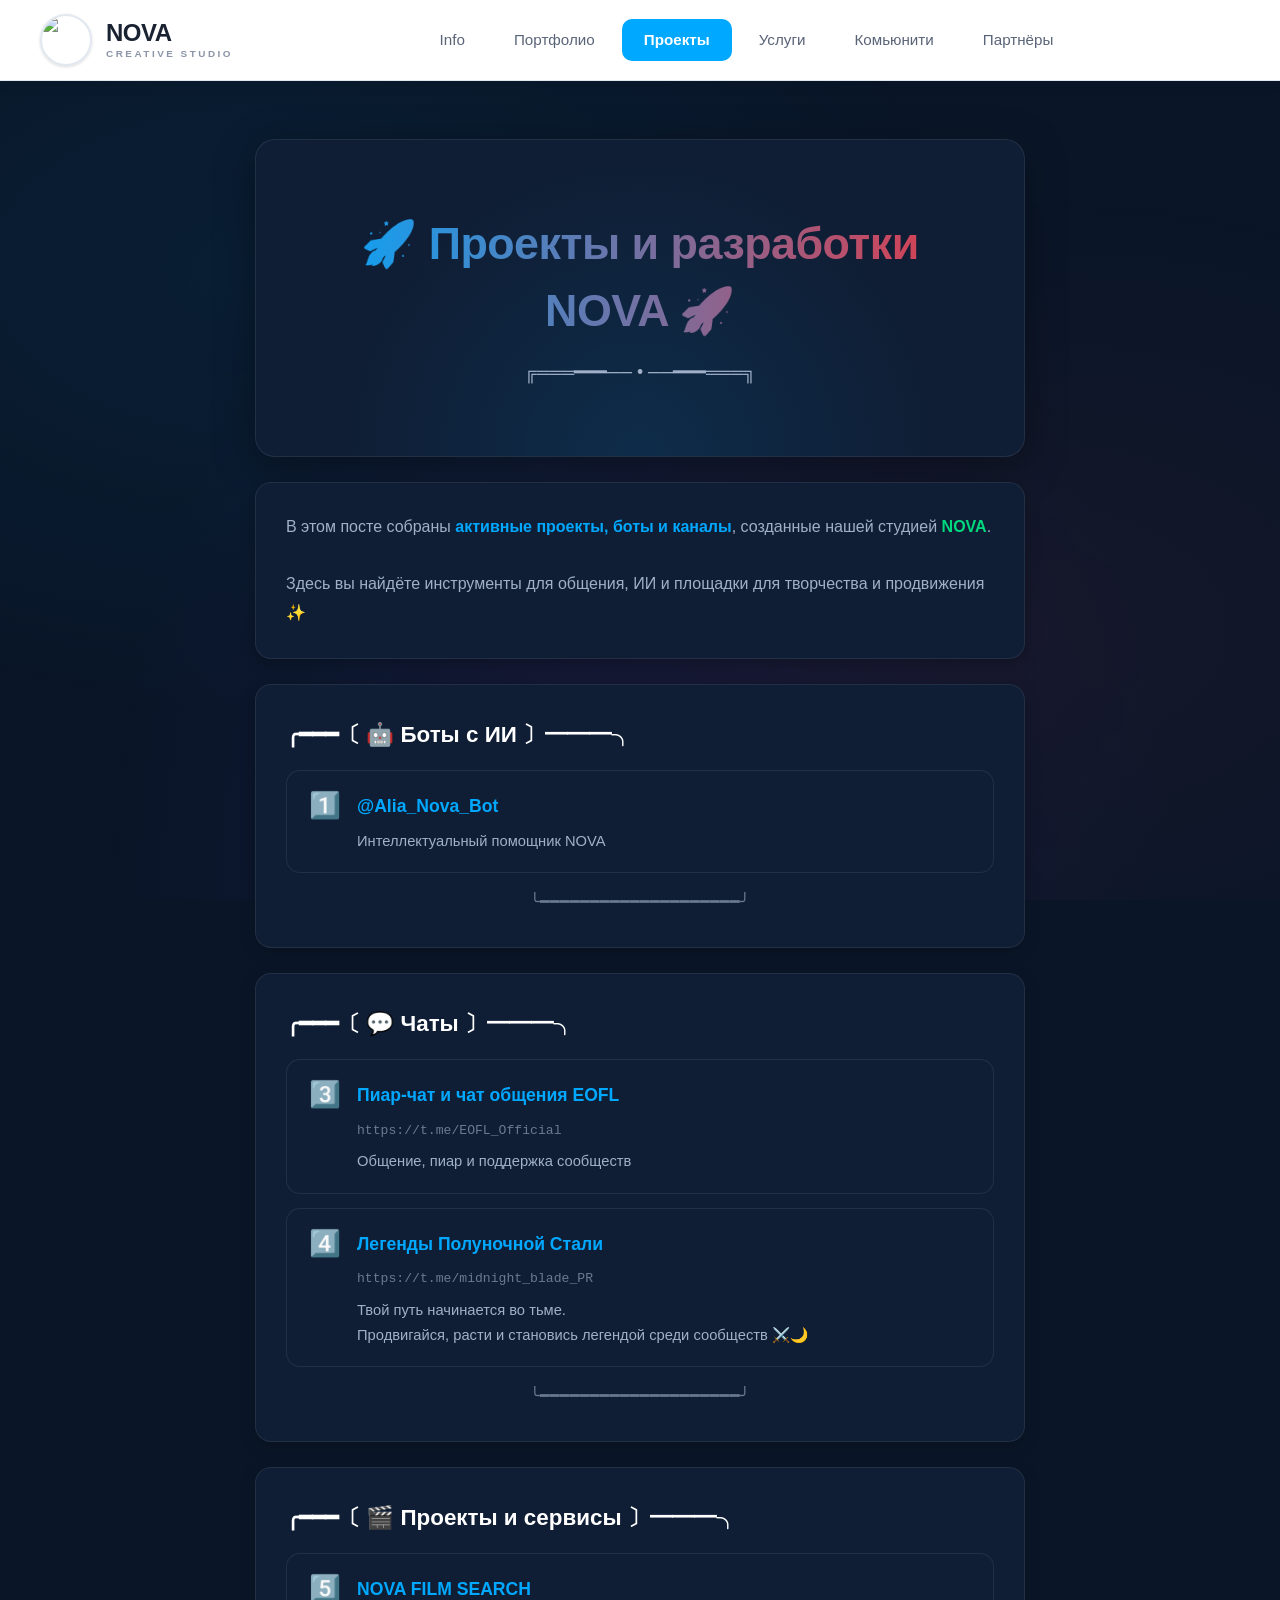
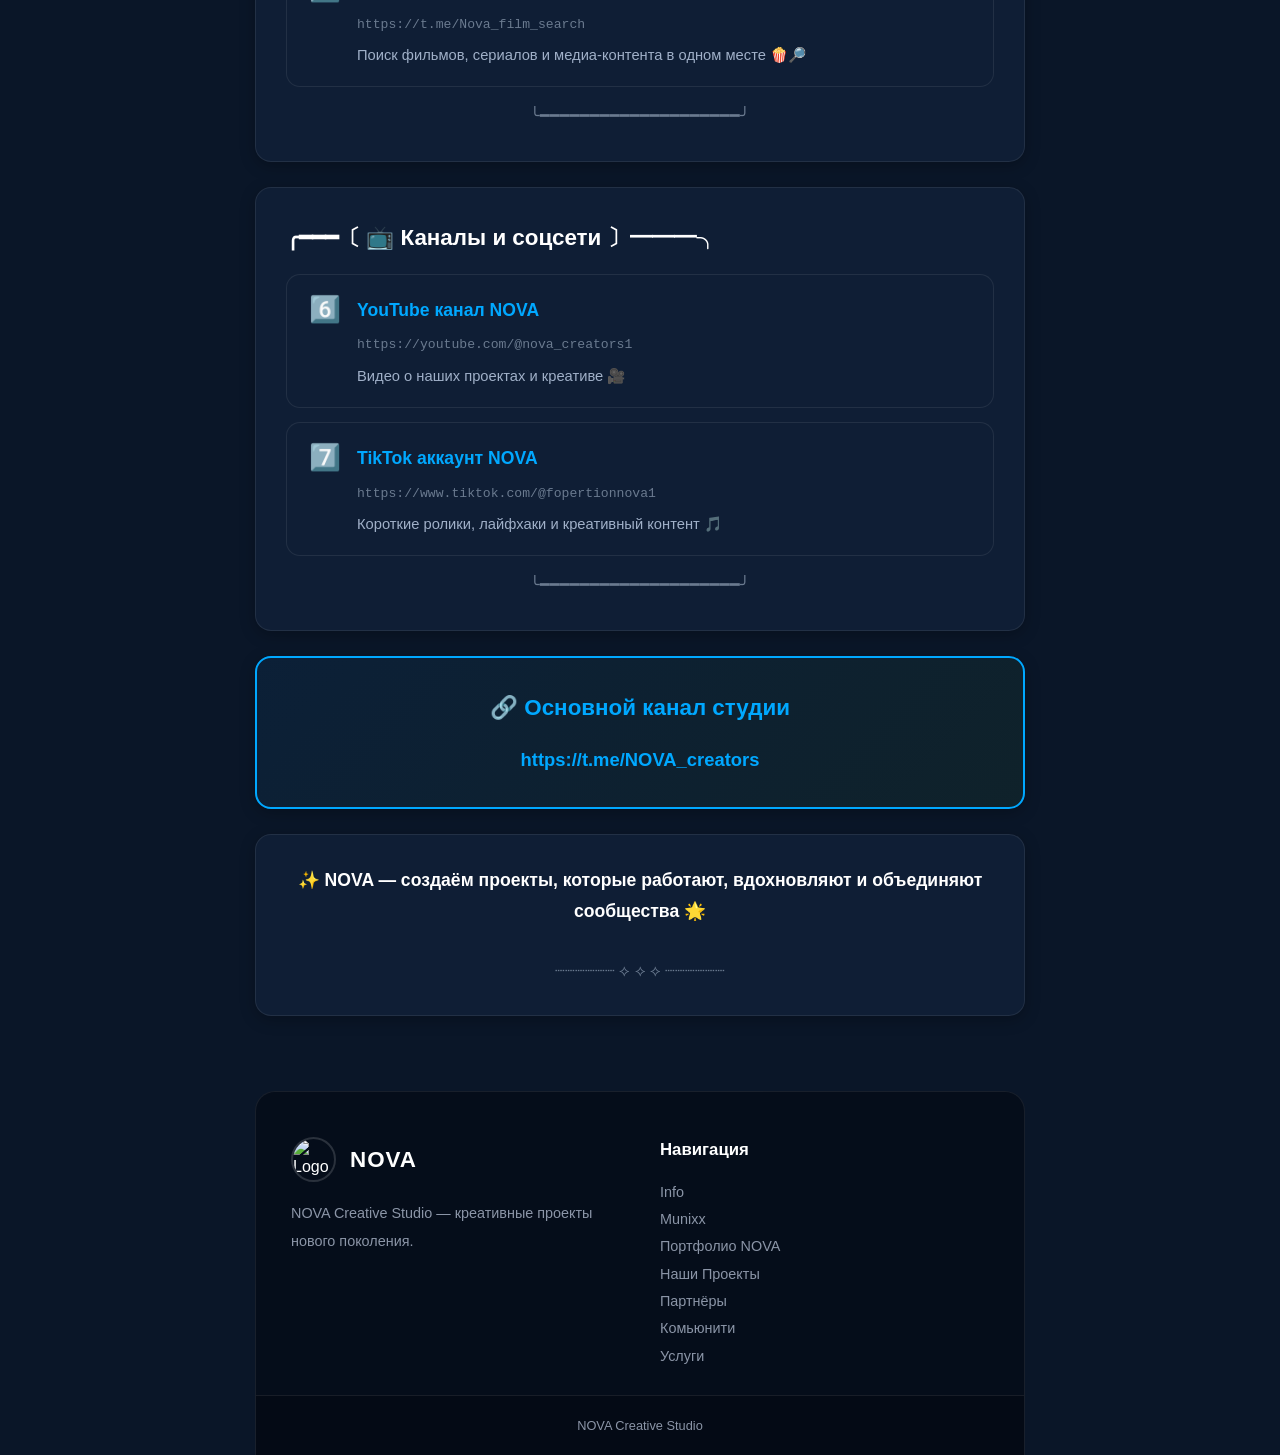
==== commit 8d399788: "Update projects.html" ====
--- a/projects.html
+++ b/projects.html
@@ -136,7 +136,7 @@
                     <div class="project-card">
                         <div class="project-number">7️⃣</div>
                         <div class="project-info">
-                            <a href="https://www.tiktok.com/@fopertionnova1?_r=1&_t=ZG-955o7JISfBp" target="_blank" rel="noopener" class="project-title">TikTok аккаунт NOVA</a>
+                            <a href="https://www.tiktok.com/@nova_studio40?_r=1&_t=ZG-98sBWrIRaYi" target="_blank" rel="noopener" class="project-title">TikTok аккаунт NOVA</a>
                             <p class="project-link-text">https://www.tiktok.com/@fopertionnova1</p>
                             <p class="project-desc">Короткие ролики, лайфхаки и креативный контент 🎵</p>
                         </div>
--- a/css/style.css
+++ b/css/style.css
@@ -1,48 +1,67 @@
 *{margin:0;padding:0;box-sizing:border-box}
 
-@import url('https://fonts.googleapis.com/css2?family=Inter:wght@300;400;500;600;700;800;900&family=Space+Grotesk:wght@400;500;600;700&family=JetBrains+Mono:wght@400;500;600&display=swap');
+@import url('https://fonts.googleapis.com/css2?family=Inter:wght@300;400;500;600;700;800;900&family=Space+Grotesk:wght@400;500;600;700;800&family=JetBrains+Mono:wght@400;500;600&display=swap');
 
 :root{
-    --bg-page:#f5f7fa;
+    /* Тёмная тема */
+    --bg-page:#0a1628;
+    --bg-page-alt:#0f1e35;
     --bg-white:#ffffff;
-    --bg-card:#ffffff;
-    --bg-card-hover:#f8fafc;
-
-    --green:#4caf50;
-    --green-hover:#43a047;
-    --green-light:rgba(76,175,80,0.15);
-    --green-glow:rgba(76,175,80,0.35);
-
-    --blue:#2196f3;
-    --blue-hover:#1e88e5;
-    --blue-light:rgba(33,150,243,0.12);
-    --blue-glow:rgba(33,150,243,0.3);
-
+    --bg-card:#0f1e35;
+    --bg-card-hover:#152947;
+    --bg-dark-blue:#0d1b2a;
+
+    /* Основные цвета */
+    --red:#e63946;
+    --red-hover:#d62839;
+    --red-light:rgba(230,57,70,0.15);
+    --red-glow:rgba(230,57,70,0.45);
+
+    --green:#00d97e;
+    --green-hover:#00b96b;
+    --green-light:rgba(0,217,126,0.15);
+    --green-glow:rgba(0,217,126,0.4);
+
+    --blue:#00a8ff;
+    --blue-hover:#0090e0;
+    --blue-light:rgba(0,168,255,0.12);
+    --blue-glow:rgba(0,168,255,0.35);
+
+    --purple:#7b2fff;
     --pink:#ff2e63;
 
-    --text-primary:#1a2332;
-    --text-secondary:#5a6478;
-    --text-muted:#8b95a7;
-
-    --border:#e2e8f0;
-    --border-light:#eef1f5;
-
+    /* Текст */
+    --text-primary:#ffffff;
+    --text-secondary:#a0b0c8;
+    --text-muted:#6a7a8f;
+    --text-dark:#1a2332;
+
+    /* Границы */
+    --border:rgba(255,255,255,0.08);
+    --border-light:rgba(255,255,255,0.05);
+    --border-strong:rgba(255,255,255,0.15);
+
+    /* Хедер / футер */
     --header-bg:#ffffff;
-    --footer-bg:#1a2332;
-    --footer-text:#a0aec0;
-
-    --shadow-sm:0 1px 3px rgba(0,0,0,0.05);
-    --shadow-md:0 4px 12px rgba(0,0,0,0.06);
-    --shadow-lg:0 8px 25px rgba(0,0,0,0.08);
-    --shadow-xl:0 15px 40px rgba(0,0,0,0.1);
+    --header-text:#1a2332;
+    --footer-bg:#050d1a;
+    --footer-text:#8b95a7;
+
+    /* Тени */
+    --shadow-sm:0 1px 3px rgba(0,0,0,0.15);
+    --shadow-md:0 4px 15px rgba(0,0,0,0.25);
+    --shadow-lg:0 10px 40px rgba(0,0,0,0.35);
+    --shadow-xl:0 20px 60px rgba(0,0,0,0.5);
+    --shadow-glow-red:0 0 40px rgba(230,57,70,0.4);
+    --shadow-glow-blue:0 0 30px rgba(0,168,255,0.3);
 
     --transition:all .25s cubic-bezier(.4,0,.2,1);
     --transition-slow:all .5s cubic-bezier(.4,0,.2,1);
 
     /* Размеры layout */
     --content-max-width:900px;
-    --sidebar-width:220px;
-    --layout-gap:15px;
+    --sidebar-width:260px;
+    --layout-gap:20px;
 }
 
 html{scroll-behavior:smooth}
@@ -55,41 +74,58 @@
     min-height:100vh;
     display:flex;
     flex-direction:column;
-}
+    position:relative;
+}
+
+/* Фоновый градиент */
+body::before{
+    content:'';
+    position:fixed;
+    inset:0;
+    background:
+        radial-gradient(ellipse at 20% 30%,rgba(0,168,255,0.06),transparent 50%),
+        radial-gradient(ellipse at 80% 70%,rgba(230,57,70,0.05),transparent 50%),
+        radial-gradient(ellipse at 50% 100%,rgba(123,47,255,0.08),transparent 60%);
+    pointer-events:none;
+    z-index:0;
+}
+
 a{text-decoration:none;color:inherit}
 
 /* ====== LOADER ====== */
 .loader-screen{
-    position:fixed;inset:0;background:var(--bg-white);z-index:99999;
+    position:fixed;inset:0;background:var(--bg-page);z-index:99999;
     display:flex;align-items:center;justify-content:center;
     transition:opacity .5s,visibility .5s;
 }
 .loader-screen.hidden{opacity:0;visibility:hidden;pointer-events:none}
 .loader-ring{
-    width:50px;height:50px;
-    border:3px solid var(--border);
-    border-top-color:var(--green);
+    width:60px;height:60px;
+    border:3px solid rgba(255,255,255,0.1);
+    border-top-color:var(--red);
+    border-right-color:var(--blue);
     border-radius:50%;
     animation:spin .8s linear infinite;
+    box-shadow:0 0 30px rgba(230,57,70,0.3);
 }
 @keyframes spin{to{transform:rotate(360deg)}}
 
-/* ====== HEADER ====== */
+/* ====== HEADER — светлый как на скрине ====== */
 .header{
     position:sticky;top:0;z-index:1000;
     background:var(--header-bg);
-    border-bottom:1px solid var(--border);
-    box-shadow:var(--shadow-sm);
+    border-bottom:1px solid #e2e8f0;
+    box-shadow:0 2px 15px rgba(0,0,0,0.08);
     width:100%;
 }
 .header-inner{
-    max-width:1600px;
+    max-width:1800px;
     margin:0 auto;
-    padding:12px 30px;
+    padding:12px 40px;
     display:flex;align-items:center;
     justify-content:space-between;
     gap:20px;
-    height:75px;
+    height:80px;
 }
 
 .header-logo{
@@ -99,19 +135,19 @@
 }
 .header-logo:hover{transform:scale(1.03)}
 .header-logo img{
-    height:48px;width:48px;border-radius:50%;
-    border:2px solid var(--border);
+    height:52px;width:52px;border-radius:50%;
+    border:2px solid #e2e8f0;
     object-fit:cover;
     box-shadow:var(--shadow-sm);
 }
 .header-logo-texts{display:flex;flex-direction:column;line-height:1.1}
 .header-logo-title{
-    font-family:'Space Grotesk',sans-serif;font-size:1.4rem;font-weight:800;
-    color:var(--text-primary);letter-spacing:-.5px;
+    font-family:'Space Grotesk',sans-serif;font-size:1.5rem;font-weight:800;
+    color:var(--header-text);letter-spacing:-.5px;
 }
 .header-logo-sub{
-    font-family:'Space Grotesk',sans-serif;font-size:.6rem;
-    color:var(--text-muted);letter-spacing:2px;margin-top:3px;font-weight:600;
+    font-family:'Space Grotesk',sans-serif;font-size:.62rem;
+    color:#8b95a7;letter-spacing:2.5px;margin-top:3px;font-weight:600;
     text-transform:uppercase;
 }
 
@@ -122,11 +158,11 @@
     flex-wrap:wrap;
 }
 .header-nav a{
-    padding:8px 18px;
-    font-size:.9rem;
+    padding:10px 22px;
+    font-size:.95rem;
     font-weight:500;
-    color:var(--text-secondary);
-    border-radius:8px;
+    color:#5a6478;
+    border-radius:10px;
     transition:var(--transition);
 }
 .header-nav a:hover{
@@ -134,9 +170,32 @@
     background:var(--blue-light);
 }
 .header-nav a.active{
-    color:var(--blue);
-    background:var(--blue-light);
+    color:#fff;
+    background:var(--blue);
     font-weight:600;
+}
+
+/* Кнопка "Связаться" справа */
+.header-cta{
+    padding:12px 28px;
+    background:var(--red);
+    color:#fff;
+    font-family:'Space Grotesk',sans-serif;
+    font-size:.95rem;
+    font-weight:700;
+    border-radius:10px;
+    border:none;
+    cursor:pointer;
+    transition:var(--transition);
+    text-decoration:none;
+    display:inline-block;
+    box-shadow:0 4px 15px rgba(230,57,70,0.35);
+    letter-spacing:.5px;
+}
+.header-cta:hover{
+    background:var(--red-hover);
+    transform:translateY(-2px);
+    box-shadow:0 8px 25px rgba(230,57,70,0.5);
 }
 
 .mobile-menu-btn{
@@ -147,19 +206,21 @@
 }
 .mobile-menu-btn span{
     display:block;width:24px;height:2px;
-    background:var(--text-primary);border-radius:2px;
+    background:var(--header-text);border-radius:2px;
     transition:var(--transition);
 }
 .mobile-menu-btn.active span:nth-child(1){transform:translateY(7px) rotate(45deg)}
 .mobile-menu-btn.active span:nth-child(2){opacity:0}
 .mobile-menu-btn.active span:nth-child(3){transform:translateY(-7px) rotate(-45deg)}
 
-/* ====== ТОП БАННЕР — без скруглений, во всю ширину ====== */
+/* ====== ТОП БАННЕР ====== */
 .top-banner-wrap{
     width:100%;
-    padding:15px 0;
+    padding:20px 0 0;
     display:flex;
     justify-content:center;
+    position:relative;
+    z-index:2;
 }
 .top-banner{
     width:calc(var(--content-max-width) + (var(--sidebar-width) + var(--layout-gap)) * 2);
@@ -169,16 +230,17 @@
 .top-banner a{
     display:block;
     width:100%;
-    border-radius:0;
+    border-radius:14px;
     overflow:hidden;
-    box-shadow:none;
+    box-shadow:var(--shadow-lg);
     transition:var(--transition);
     line-height:0;
+    border:1px solid var(--border);
 }
 .top-banner a:hover{
-    box-shadow:none;
-    transform:none;
-    opacity:.95;
+    box-shadow:var(--shadow-xl),0 0 40px rgba(0,168,255,0.15);
+    transform:translateY(-2px);
+    border-color:var(--blue);
 }
 .top-banner img{
     width:100%;
@@ -186,10 +248,9 @@
     max-height:none;
     object-fit:contain;
     display:block;
-    border-radius:0;
-}
-
-/* ====== LAYOUT: 3 колонки ====== */
+}
+
+/* ====== LAYOUT ====== */
 .page-layout{
     width:100%;
     max-width:calc(var(--content-max-width) + (var(--sidebar-width) + var(--layout-gap)) * 2 + 40px);
@@ -201,53 +262,55 @@
     align-items:start;
     justify-content:center;
     flex:1;
-}
-
-/* Сайдбары — прижаты к контенту, без отступов внутри */
+    position:relative;
+    z-index:2;
+}
+
+/* Сайдбары */
 .sidebar{
     position:sticky;
     top:100px;
     display:flex;
     flex-direction:column;
-    gap:0;
+    gap:20px;
     min-width:0;
     width:100%;
 }
 
-/* ====== БОКОВАЯ РЕКЛАМА — заполняет ВСЁ, без обрезки ====== */
+/* ====== БОКОВАЯ РЕКЛАМА ====== */
 .side-ad{
     background:transparent;
-    border-radius:0;
+    border-radius:14px;
     padding:0;
-    box-shadow:none;
-    border:none;
+    box-shadow:var(--shadow-md);
+    border:1px solid var(--border);
     transition:var(--transition);
     width:100%;
     overflow:hidden;
     line-height:0;
 }
 .side-ad:hover{
-    box-shadow:none;
-    transform:none;
-    opacity:.9;
+    box-shadow:var(--shadow-lg),0 0 25px rgba(0,168,255,0.15);
+    transform:translateY(-3px);
+    border-color:var(--blue);
 }
 .side-ad a{
     display:block;
     width:100%;
     line-height:0;
-    border-radius:0;
+    border-radius:14px;
     overflow:hidden;
 }
 .side-ad img{
     width:100%;
     height:auto;
     display:block;
-    border-radius:0;
+    border-radius:14px;
     object-fit:contain;
     max-width:100%;
 }
 
-/* Контент по центру */
+/* Контент */
 .content-wrapper{
     min-width:0;
     display:flex;
@@ -262,38 +325,42 @@
     width:100%;
 }
 
-/* Скрытые пустые слоты — сохраняют место */
-.ad-slot.ad-empty{
-    visibility:hidden;
-}
+/* Скрытые пустые слоты */
+.ad-slot.ad-empty{visibility:hidden}
 .sidebar .ad-slot.ad-empty{
-    min-height:0;
-    padding:0;
-    border:none;
-    background:transparent;
-    box-shadow:none;
-}
-.sidebar.sidebar-empty{
-    visibility:hidden;
-}
-
-/* ====== HERO ====== */
+    min-height:0;padding:0;border:none;
+    background:transparent;box-shadow:none;
+}
+.sidebar.sidebar-empty{visibility:hidden}
+
+/* ====== HERO — тёмный блок как на скрине ====== */
 .hero-section{
-    background:var(--bg-white);
+    background:linear-gradient(135deg,#0a1628,#0f1e35);
     border:1px solid var(--border);
     border-radius:20px;
-    padding:80px 30px;
-    min-height:55vh;
+    padding:100px 30px;
+    min-height:60vh;
     display:flex;align-items:center;justify-content:center;
-    box-shadow:var(--shadow-md);
+    box-shadow:var(--shadow-lg);
     position:relative;overflow:hidden;
 }
 .hero-section::before{
     content:'';position:absolute;inset:0;
     background:
-        radial-gradient(circle at 20% 20%,rgba(33,150,243,0.06),transparent 50%),
-        radial-gradient(circle at 80% 80%,rgba(76,175,80,0.06),transparent 50%);
+        radial-gradient(circle at 30% 30%,rgba(0,168,255,0.12),transparent 50%),
+        radial-gradient(circle at 70% 70%,rgba(230,57,70,0.1),transparent 50%);
     pointer-events:none;
+}
+
+/* Сетка на фоне */
+.hero-section::after{
+    content:'';position:absolute;inset:0;
+    background-image:
+        linear-gradient(rgba(0,168,255,0.03) 1px,transparent 1px),
+        linear-gradient(90deg,rgba(0,168,255,0.03) 1px,transparent 1px);
+    background-size:50px 50px;
+    pointer-events:none;
+    opacity:.6;
 }
 
 .hero-center{
@@ -301,37 +368,38 @@
     align-items:center;z-index:10;
 }
 .hero-hint{
-    margin-top:55px;color:var(--text-secondary);font-size:.9rem;
-    text-align:center;max-width:400px;
-}
-
-/* ====== INFO BUTTON ====== */
+    margin-top:55px;color:var(--text-secondary);font-size:1rem;
+    text-align:center;max-width:500px;
+    font-weight:500;
+}
+
+/* ====== INFO BUTTON — красная как на скрине ====== */
 .info-btn-wrapper{
     position:relative;display:flex;align-items:center;justify-content:center;
 }
 
 .info-glow{
-    position:absolute;bottom:-30px;left:50%;transform:translateX(-50%);
-    width:240px;height:90px;
-    background:radial-gradient(ellipse,var(--green-glow),transparent 70%);
+    position:absolute;bottom:-40px;left:50%;transform:translateX(-50%);
+    width:280px;height:110px;
+    background:radial-gradient(ellipse,var(--red-glow),transparent 70%);
     border-radius:50%;opacity:0;
     animation:glowAppear 1.2s ease .3s forwards;
     pointer-events:none;
-    filter:blur(5px);
+    filter:blur(8px);
 }
 .info-glow-outer{
-    position:absolute;bottom:-45px;left:50%;transform:translateX(-50%);
-    width:340px;height:110px;
-    background:radial-gradient(ellipse,rgba(76,175,80,0.2),transparent 70%);
+    position:absolute;bottom:-55px;left:50%;transform:translateX(-50%);
+    width:380px;height:140px;
+    background:radial-gradient(ellipse,rgba(230,57,70,0.3),transparent 70%);
     border-radius:50%;opacity:0;
     animation:glowAppear 1.8s ease .6s forwards;
     pointer-events:none;
-    filter:blur(10px);
+    filter:blur(15px);
 }
 .info-glow-pulse{
-    position:absolute;bottom:-8px;left:50%;transform:translateX(-50%);
-    width:190px;height:55px;
-    border:1px solid rgba(76,175,80,0.35);
+    position:absolute;top:50%;left:50%;transform:translate(-50%,-50%);
+    width:280px;height:100px;
+    border:1px solid rgba(230,57,70,0.4);
     border-radius:50%;opacity:0;
     animation:glowPulseRing 3s ease-in-out 1s infinite;
     pointer-events:none;
@@ -341,20 +409,20 @@
     100%{opacity:1;transform:translateX(-50%) scale(1)}
 }
 @keyframes glowPulseRing{
-    0%{opacity:0;transform:translateX(-50%) scale(.8)}
-    50%{opacity:.7;transform:translateX(-50%) scale(1.3)}
-    100%{opacity:0;transform:translateX(-50%) scale(1.8)}
+    0%{opacity:0;transform:translate(-50%,-50%) scale(.8)}
+    50%{opacity:.6;transform:translate(-50%,-50%) scale(1.3)}
+    100%{opacity:0;transform:translate(-50%,-50%) scale(1.8)}
 }
 
 .info-rays{
     position:absolute;bottom:-20px;left:50%;transform:translateX(-50%);
-    width:280px;height:70px;pointer-events:none;opacity:0;
+    width:300px;height:80px;pointer-events:none;opacity:0;
     animation:glowAppear 2s ease .8s forwards;
 }
 .info-ray{
     position:absolute;bottom:0;left:50%;
-    width:2px;height:45px;
-    background:linear-gradient(to top,rgba(76,175,80,0.5),transparent);
+    width:2px;height:50px;
+    background:linear-gradient(to top,rgba(230,57,70,0.6),transparent);
     transform-origin:bottom center;
     animation:rayFlicker 2.2s ease-in-out infinite alternate;
 }
@@ -365,28 +433,56 @@
 .info-ray:nth-child(5){transform:translateX(-50%) rotate(30deg);animation-delay:1.2s}
 
 @keyframes rayFlicker{
-    0%{opacity:.3;height:35px}
-    100%{opacity:.8;height:55px}
+    0%{opacity:.3;height:40px}
+    100%{opacity:.9;height:65px}
 }
 
 .info-btn{
-    padding:16px 55px;
-    border-radius:12px;
+    padding:22px 90px;
+    border-radius:16px;
     border:none;
-    background:var(--green);
+    background:var(--red);
     color:#fff;
     font-family:'Space Grotesk',sans-serif;
-    font-size:1.15rem;font-weight:700;letter-spacing:3px;
+    font-size:1.5rem;font-weight:800;letter-spacing:4px;
     cursor:pointer;position:relative;z-index:20;
     transition:var(--transition);text-transform:uppercase;
-    box-shadow:0 4px 15px rgba(76,175,80,0.35);
+    box-shadow:0 8px 30px rgba(230,57,70,0.5),0 0 60px rgba(230,57,70,0.25);
 }
 .info-btn:hover{
-    transform:translateY(-2px);
-    background:var(--green-hover);
-    box-shadow:0 8px 25px rgba(76,175,80,0.45);
-}
-.info-btn:active{transform:translateY(0)}
+    transform:translateY(-3px);
+    background:var(--red-hover);
+    box-shadow:0 12px 40px rgba(230,57,70,0.6),0 0 80px rgba(230,57,70,0.35);
+}
+.info-btn:active{transform:translateY(-1px)}
+
+/* Орбитальное кольцо вокруг кнопки */
+.info-btn-wrapper::before{
+    content:'';
+    position:absolute;
+    top:50%;left:50%;
+    transform:translate(-50%,-50%);
+    width:340px;height:120px;
+    border:1px solid rgba(230,57,70,0.2);
+    border-radius:50%;
+    animation:orbitRotate 15s linear infinite;
+    pointer-events:none;
+}
+.info-btn-wrapper::after{
+    content:'';
+    position:absolute;
+    top:50%;left:50%;
+    transform:translate(-50%,-50%);
+    width:400px;height:140px;
+    border:1px dashed rgba(0,168,255,0.15);
+    border-radius:50%;
+    animation:orbitRotate 20s linear infinite reverse;
+    pointer-events:none;
+}
+@keyframes orbitRotate{
+    from{transform:translate(-50%,-50%) rotate(0deg)}
+    to{transform:translate(-50%,-50%) rotate(360deg)}
+}
 
 /* ====== FLOATING GIFS ====== */
 .gif-container{
@@ -400,6 +496,7 @@
     object-fit:contain;border-radius:10px;
     opacity:0;
     animation:gifFloat 4s ease-out forwards;
+    filter:drop-shadow(0 0 8px rgba(0,168,255,0.4));
 }
 .floating-gif.size-sm{width:35px;height:35px}
 .floating-gif.size-md{width:50px;height:50px}
@@ -415,98 +512,105 @@
 /* ====== RADIAL MENU ====== */
 .radial-overlay{
     position:fixed;inset:0;z-index:5000;display:none;
-    background:rgba(26,35,50,.6);
-    backdrop-filter:blur(4px);
+    background:rgba(5,13,26,.85);
+    backdrop-filter:blur(8px);
 }
 .radial-overlay.active{display:block}
 .radial-menu{position:fixed;z-index:5001;display:none}
 .radial-menu.active{display:block}
 
 .radial-center{
-    width:75px;height:45px;border-radius:12px;
-    background:var(--green);color:#fff;
+    width:90px;height:55px;border-radius:14px;
+    background:var(--red);color:#fff;
     position:absolute;top:50%;left:50%;transform:translate(-50%,-50%);
     display:flex;align-items:center;justify-content:center;
-    font-size:.75rem;font-weight:700;letter-spacing:2px;
+    font-size:.85rem;font-weight:800;letter-spacing:2px;
     pointer-events:none;text-transform:uppercase;
     font-family:'Space Grotesk',sans-serif;
-    box-shadow:0 4px 20px rgba(76,175,80,0.5);
+    box-shadow:0 4px 30px rgba(230,57,70,0.6);
 }
 
 .radial-item{
     position:absolute;display:flex;align-items:center;justify-content:center;
-    padding:14px 24px;border-radius:12px;
+    padding:16px 28px;border-radius:14px;
     background:var(--blue);color:#fff;
     font-family:'Space Grotesk',sans-serif;
-    font-size:.9rem;font-weight:600;white-space:nowrap;
+    font-size:.95rem;font-weight:700;white-space:nowrap;
     cursor:pointer;transition:var(--transition);
     opacity:0;transform:scale(0);
-    box-shadow:0 4px 15px rgba(33,150,243,0.3);
+    box-shadow:0 4px 25px rgba(0,168,255,0.4);
     border:none;
 }
 .radial-menu.active .radial-item{opacity:1;transform:scale(1)}
 
 .radial-item:hover,.radial-item.highlighted{
     background:var(--blue-hover);
-    box-shadow:0 6px 25px rgba(33,150,243,0.5);
-    transform:scale(1.08)!important;
-}
-.radial-item .icon{margin-right:8px;font-size:1.1rem}
+    box-shadow:0 6px 35px rgba(0,168,255,0.6);
+    transform:scale(1.1)!important;
+}
+.radial-item .icon{margin-right:8px;font-size:1.2rem}
 
 .radial-line{
     position:absolute;height:1px;
-    background:linear-gradient(90deg,rgba(255,255,255,.4),transparent);
+    background:linear-gradient(90deg,rgba(0,168,255,.5),transparent);
     transform-origin:left center;opacity:0;
     transition:opacity .3s;pointer-events:none;
 }
-.radial-menu.active .radial-line{opacity:.5}
+.radial-menu.active .radial-line{opacity:.6}
 
 /* ====== PAGE SECTIONS ====== */
 .page-hero{
-    background:var(--bg-white);
+    background:linear-gradient(135deg,var(--bg-card),var(--bg-page-alt));
     border:1px solid var(--border);
-    border-radius:16px;
-    padding:60px 30px;
+    border-radius:20px;
+    padding:70px 40px;
     text-align:center;
-    box-shadow:var(--shadow-sm);
+    box-shadow:var(--shadow-lg);
     margin-bottom:25px;
     position:relative;overflow:hidden;
 }
 .page-hero::before{
     content:'';position:absolute;inset:0;
-    background:radial-gradient(circle at 50% 100%,rgba(33,150,243,0.06),transparent 60%);
+    background:radial-gradient(circle at 50% 100%,rgba(0,168,255,0.1),transparent 60%);
     pointer-events:none;
 }
 .page-title{
     font-family:'Space Grotesk',sans-serif;
-    font-size:2.6rem;font-weight:800;
-    color:var(--text-primary);
-    letter-spacing:-.5px;margin-bottom:12px;
+    font-size:2.8rem;font-weight:800;
+    background:linear-gradient(90deg,var(--blue),var(--red));
+    -webkit-background-clip:text;
+    -webkit-text-fill-color:transparent;
+    background-clip:text;
+    letter-spacing:-.5px;margin-bottom:15px;
     position:relative;z-index:1;
 }
 .page-subtitle{
-    font-size:1.05rem;color:var(--text-secondary);font-weight:400;
+    font-size:1.1rem;color:var(--text-secondary);font-weight:400;
     position:relative;z-index:1;
 }
 
 /* ====== CITE BLOCK ====== */
 .cite-block{
-    margin:25px 0;padding:20px 25px;
-    background:var(--bg-white);
+    margin:25px 0;padding:22px 28px;
+    background:var(--bg-card);
     border-left:4px solid var(--blue);
-    border-radius:0 12px 12px 0;
+    border-radius:0 14px 14px 0;
     display:flex;align-items:center;
-    gap:20px;
+    gap:22px;
+    box-shadow:var(--shadow-md);
+    border-top:1px solid var(--border);
+    border-right:1px solid var(--border);
+    border-bottom:1px solid var(--border);
+}
+.cite-block img{
+    width:65px;height:65px;border-radius:14px;
+    object-fit:cover;border:2px solid var(--border-strong);
+    flex-shrink:0;
     box-shadow:var(--shadow-sm);
 }
-.cite-block img{
-    width:60px;height:60px;border-radius:12px;
-    object-fit:cover;border:1px solid var(--border);
-    flex-shrink:0;
-}
 .cite-block-text{
-    font-family:'JetBrains Mono',monospace;font-size:.85rem;
-    color:var(--text-secondary);line-height:1.6;
+    font-family:'JetBrains Mono',monospace;font-size:.9rem;
+    color:var(--text-secondary);line-height:1.7;
 }
 
 /* ====== NAV LINKS ====== */
@@ -514,69 +618,101 @@
     margin:25px 0;
     list-style:none;counter-reset:nav-counter;
 }
-.nav-links li{counter-increment:nav-counter;margin-bottom:10px}
+.nav-links li{counter-increment:nav-counter;margin-bottom:12px}
 .nav-links li a{
-    display:flex;align-items:center;gap:12px;padding:16px 22px;
-    border-radius:12px;background:var(--bg-white);
+    display:flex;align-items:center;gap:14px;padding:18px 24px;
+    border-radius:14px;background:var(--bg-card);
     border:1px solid var(--border);transition:var(--transition);
-    font-size:.95rem;color:var(--text-primary);font-weight:500;
+    font-size:1rem;color:var(--text-primary);font-weight:500;
     box-shadow:var(--shadow-sm);
 }
 .nav-links li a::before{
     content:counter(nav-counter) ".";
     font-family:'JetBrains Mono',monospace;font-weight:700;
-    color:var(--green);font-size:1.1rem;min-width:30px;
+    color:var(--red);font-size:1.15rem;min-width:32px;
 }
 .nav-links li a:hover{
-    background:var(--blue-light);
+    background:var(--bg-card-hover);
     border-color:var(--blue);
-    transform:translateX(6px);
-    box-shadow:var(--shadow-md);
+    transform:translateX(8px);
+    box-shadow:0 6px 25px rgba(0,168,255,0.2);
     color:var(--blue);
 }
 
 /* ====== CONTENT ====== */
 .content-section{margin:40px 0}
 .section-title{
-    font-family:'Space Grotesk',sans-serif;font-size:1.6rem;font-weight:700;
-    color:var(--text-primary);margin-bottom:15px;padding-bottom:12px;
-    border-bottom:2px solid var(--border);
+    font-family:'Space Grotesk',sans-serif;font-size:1.7rem;font-weight:700;
+    color:var(--text-primary);margin-bottom:15px;padding-bottom:14px;
+    border-bottom:2px solid var(--border-strong);
 }
 .section-subtitle{
-    font-size:.95rem;color:var(--text-secondary);margin-bottom:20px;line-height:1.7;
+    font-size:1rem;color:var(--text-secondary);margin-bottom:20px;line-height:1.7;
 }
 
 .doc-embed{
     width:100%;height:600px;
     border:1px solid var(--border);
-    border-radius:12px;overflow:hidden;
+    border-radius:14px;overflow:hidden;
     background:#fff;
+    box-shadow:var(--shadow-lg);
+}
+.doc-embed iframe{width:100%;height:100%;border:none}
+
+/* ====== MUNIXX IMAGES ====== */
+.munixx-images{
+    margin:20px 0 40px;
+    display:flex;
+    flex-direction:column;
+    gap:18px;
+}
+.munixx-image-wrap{
+    width:100%;
+    border-radius:14px;
+    overflow:hidden;
+    background:var(--bg-card);
+    border:1px solid var(--border);
     box-shadow:var(--shadow-md);
-}
-.doc-embed iframe{width:100%;height:100%;border:none}
+    transition:var(--transition);
+    line-height:0;
+}
+.munixx-image-wrap:hover{
+    box-shadow:var(--shadow-lg),0 0 30px rgba(0,168,255,0.15);
+    transform:translateY(-3px);
+    border-color:var(--blue);
+}
+.munixx-image{
+    width:100%;
+    height:auto;
+    display:block;
+    cursor:zoom-in;
+    transition:var(--transition);
+}
+.munixx-image:hover{opacity:.95}
 
 /* ====== PORTFOLIO BANNER ====== */
 .portfolio-banner{
     margin:25px 0;padding:4px;
-    background:linear-gradient(135deg,var(--blue),var(--green));
-    border-radius:16px;
-    box-shadow:var(--shadow-lg);
-}
-.portfolio-banner img{width:100%;border-radius:13px;display:block}
+    background:linear-gradient(135deg,var(--blue),var(--red));
+    border-radius:18px;
+    box-shadow:var(--shadow-lg),0 0 40px rgba(0,168,255,0.2);
+}
+.portfolio-banner img{width:100%;border-radius:15px;display:block}
 
 .text-content{
-    margin:25px 0;padding:28px;
-    background:var(--bg-white);border-radius:14px;
+    margin:25px 0;padding:30px;
+    background:var(--bg-card);border-radius:16px;
     border:1px solid var(--border);
-    line-height:1.8;color:var(--text-secondary);font-size:.95rem;
-    box-shadow:var(--shadow-sm);
+    line-height:1.8;color:var(--text-secondary);font-size:1rem;
+    box-shadow:var(--shadow-md);
 }
 .text-content-title{
     color:var(--text-primary);margin-bottom:15px;
-    font-family:'Space Grotesk',sans-serif;font-size:1.3rem;font-weight:700;
+    font-family:'Space Grotesk',sans-serif;font-size:1.4rem;font-weight:700;
 }
 .highlight-blue{color:var(--blue);font-weight:600}
 .highlight-green{color:var(--green);font-weight:600}
+.highlight-red{color:var(--red);font-weight:600}
 
 /* ====== GALLERY ====== */
 .gallery{
@@ -585,47 +721,47 @@
     gap:18px;
 }
 .gallery-item{
-    position:relative;border-radius:12px;overflow:hidden;
+    position:relative;border-radius:14px;overflow:hidden;
     cursor:pointer;aspect-ratio:3/2;
-    background:var(--bg-white);
+    background:var(--bg-card);
     border:1px solid var(--border);
     transition:var(--transition);
-    box-shadow:var(--shadow-sm);
+    box-shadow:var(--shadow-md);
 }
 .gallery-item:hover{
     border-color:var(--blue);
-    transform:translateY(-4px);
-    box-shadow:var(--shadow-lg);
+    transform:translateY(-6px);
+    box-shadow:var(--shadow-lg),0 0 30px rgba(0,168,255,0.2);
 }
 .gallery-item img{
     width:100%;height:100%;object-fit:cover;transition:transform .4s;
 }
-.gallery-item:hover img{transform:scale(1.06)}
+.gallery-item:hover img{transform:scale(1.08)}
 
 .gallery-overlay{
     position:absolute;inset:0;
-    background:linear-gradient(transparent 50%,rgba(26,35,50,.85));
+    background:linear-gradient(transparent 40%,rgba(5,13,26,.95));
     display:flex;align-items:flex-end;justify-content:center;
-    padding:15px;opacity:0;transition:var(--transition);
+    padding:16px;opacity:0;transition:var(--transition);
 }
 .gallery-item:hover .gallery-overlay{opacity:1}
 .gallery-overlay span{
     color:#fff;font-family:'Space Grotesk',sans-serif;
-    font-weight:600;font-size:.9rem;
+    font-weight:600;font-size:.95rem;
 }
 
 /* ====== LIGHTBOX ====== */
 .lightbox{
     position:fixed;inset:0;z-index:10000;
-    background:rgba(26,35,50,.95);backdrop-filter:blur(10px);
+    background:rgba(5,13,26,.97);backdrop-filter:blur(15px);
     display:none;align-items:center;justify-content:center;
     flex-direction:column;
 }
 .lightbox.active{display:flex}
 
 .lightbox-img{
-    max-width:90vw;max-height:80vh;border-radius:12px;
-    box-shadow:0 20px 60px rgba(0,0,0,.5);
+    max-width:90vw;max-height:80vh;border-radius:14px;
+    box-shadow:0 25px 80px rgba(0,0,0,.7);
     object-fit:contain;
     animation:lbFadeIn .3s ease;
 }
@@ -635,113 +771,134 @@
     position:absolute;top:25px;right:30px;
     background:rgba(255,255,255,0.1);border:none;color:#fff;
     font-size:1.5rem;cursor:pointer;z-index:10001;
-    width:45px;height:45px;border-radius:50%;
+    width:50px;height:50px;border-radius:50%;
     display:flex;align-items:center;justify-content:center;
     transition:var(--transition);
 }
 .lightbox-close:hover{
-    background:rgba(255,255,255,.2);transform:rotate(90deg);
+    background:var(--red);transform:rotate(90deg);
+    box-shadow:0 0 25px rgba(230,57,70,0.5);
 }
 
 .lightbox-prev,.lightbox-next{
     position:absolute;top:50%;transform:translateY(-50%);
-    background:rgba(255,255,255,.1);
-    border:none;color:#fff;font-size:2rem;cursor:pointer;
-    width:55px;height:55px;border-radius:50%;
+    background:rgba(255,255,255,.08);
+    border:1px solid rgba(255,255,255,0.15);
+    color:#fff;font-size:2rem;cursor:pointer;
+    width:60px;height:60px;border-radius:50%;
     display:flex;align-items:center;justify-content:center;
     transition:var(--transition);z-index:10001;
 }
 .lightbox-prev{left:25px}
 .lightbox-next{right:25px}
 .lightbox-prev:hover,.lightbox-next:hover{
-    background:rgba(255,255,255,.2);
+    background:var(--blue);
     transform:translateY(-50%) scale(1.1);
+    box-shadow:0 0 30px rgba(0,168,255,0.5);
+    border-color:transparent;
 }
 
 .lightbox-caption{
-    margin-top:20px;color:#fff;
+    margin-top:22px;color:#fff;
     font-family:'Space Grotesk',sans-serif;font-size:1rem;font-weight:500;
 }
 .lightbox-counter{
-    margin-top:8px;color:rgba(255,255,255,0.6);font-size:.8rem;
+    margin-top:8px;color:rgba(255,255,255,0.5);font-size:.85rem;
     font-family:'JetBrains Mono',monospace;
 }
 
 /* ====== 404 ====== */
 .not-found-section{
-    background:var(--bg-white);
+    background:linear-gradient(135deg,var(--bg-card),var(--bg-page-alt));
     border:1px solid var(--border);
-    border-radius:16px;
-    padding:80px 30px;
+    border-radius:20px;
+    padding:100px 30px;
     text-align:center;
-    box-shadow:var(--shadow-sm);
-    min-height:50vh;
+    box-shadow:var(--shadow-lg);
+    min-height:55vh;
     display:flex;flex-direction:column;
     align-items:center;justify-content:center;
+    position:relative;overflow:hidden;
+}
+.not-found-section::before{
+    content:'';position:absolute;inset:0;
+    background:radial-gradient(circle at 50% 50%,rgba(0,168,255,0.08),transparent 60%);
+    pointer-events:none;
 }
 .not-found-section img{
-    max-width:280px;margin-bottom:25px;border-radius:14px;
-    box-shadow:var(--shadow-md);
+    max-width:300px;margin-bottom:30px;border-radius:16px;
+    box-shadow:var(--shadow-lg);
+    position:relative;z-index:1;
 }
 .not-found-section h1{
-    font-family:'Space Grotesk',sans-serif;font-size:2.2rem;font-weight:700;
-    color:var(--text-primary);margin-bottom:10px;
-}
-.not-found-section p{color:var(--text-secondary);font-size:1rem}
+    font-family:'Space Grotesk',sans-serif;font-size:2.4rem;font-weight:800;
+    background:linear-gradient(90deg,var(--blue),var(--red));
+    -webkit-background-clip:text;
+    -webkit-text-fill-color:transparent;
+    background-clip:text;
+    margin-bottom:12px;
+    position:relative;z-index:1;
+}
+.not-found-section p{color:var(--text-secondary);font-size:1.05rem;position:relative;z-index:1}
 
 .btn-main{
-    display:inline-block;margin-top:25px;padding:14px 38px;
-    background:var(--green);color:#fff;border-radius:12px;
-    font-weight:600;transition:var(--transition);
-    font-family:'Space Grotesk',sans-serif;letter-spacing:1px;
-    box-shadow:0 4px 15px rgba(76,175,80,0.3);
+    display:inline-block;margin-top:28px;padding:16px 42px;
+    background:var(--red);color:#fff;border-radius:14px;
+    font-weight:700;transition:var(--transition);
+    font-family:'Space Grotesk',sans-serif;letter-spacing:1.5px;
+    box-shadow:0 6px 20px rgba(230,57,70,0.4);
+    text-transform:uppercase;font-size:.95rem;
+    position:relative;z-index:1;
 }
 .btn-main:hover{
-    background:var(--green-hover);
-    transform:translateY(-2px);
-    box-shadow:0 8px 25px rgba(76,175,80,0.4);
+    background:var(--red-hover);
+    transform:translateY(-3px);
+    box-shadow:0 10px 30px rgba(230,57,70,0.55);
 }
 
 /* ====== FOOTER ====== */
 .footer{
     background:var(--footer-bg);
-    margin-top:40px;
-    border-radius:16px 16px 0 0;
+    margin-top:50px;
+    border-radius:20px 20px 0 0;
     overflow:hidden;
     width:100%;
+    border:1px solid var(--border);
+    border-bottom:none;
 }
 .footer-content{
-    padding:40px 30px 20px;
+    padding:45px 35px 25px;
     display:flex;flex-wrap:wrap;
-    justify-content:space-between;align-items:flex-start;gap:35px;
-}
-.footer-col{flex:1;min-width:180px}
+    justify-content:space-between;align-items:flex-start;gap:40px;
+}
+.footer-col{flex:1;min-width:200px}
 
 .footer-logo{
-    display:flex;align-items:center;gap:12px;margin-bottom:15px;
+    display:flex;align-items:center;gap:14px;margin-bottom:18px;
 }
 .footer-logo img{
-    width:40px;height:40px;border-radius:50%;
-    border:2px solid rgba(255,255,255,0.1);
+    width:45px;height:45px;border-radius:50%;
+    border:2px solid var(--border-strong);
 }
 .footer-logo span{
-    font-family:'Space Grotesk',sans-serif;font-size:1.3rem;font-weight:800;
+    font-family:'Space Grotesk',sans-serif;font-size:1.4rem;font-weight:800;
     color:#fff;letter-spacing:1px;
 }
 
 .footer-col h4{
-    font-family:'Space Grotesk',sans-serif;font-size:1rem;font-weight:600;
-    color:#fff;margin-bottom:15px;
+    font-family:'Space Grotesk',sans-serif;font-size:1.05rem;font-weight:700;
+    color:#fff;margin-bottom:16px;
 }
 .footer-col p,.footer-col a{
-    font-size:.87rem;color:var(--footer-text);
+    font-size:.9rem;color:var(--footer-text);
     line-height:1.9;display:block;transition:color .2s;
 }
-.footer-col a:hover{color:#fff}
+.footer-col a:hover{color:var(--blue)}
 
 .footer-bottom{
-    padding:18px 30px;text-align:center;
-    border-top:1px solid rgba(255,255,255,0.08);
+    padding:20px 35px;text-align:center;
+    border-top:1px solid var(--border);
+    background:rgba(0,0,0,0.2);
 }
 .footer-bottom p{font-size:.8rem;color:var(--footer-text)}
 
@@ -751,23 +908,254 @@
 
 /* ====== SCROLLBAR ====== */
 ::-webkit-scrollbar{width:10px}
-::-webkit-scrollbar-track{background:#edf0f4}
-::-webkit-scrollbar-thumb{background:#c4cdd8;border-radius:5px}
-::-webkit-scrollbar-thumb:hover{background:var(--blue)}
+::-webkit-scrollbar-track{background:var(--bg-dark-blue)}
+::-webkit-scrollbar-thumb{
+    background:linear-gradient(180deg,var(--blue),var(--red));
+    border-radius:5px;
+}
+::-webkit-scrollbar-thumb:hover{
+    background:linear-gradient(180deg,var(--red),var(--blue));
+}
+
+/* ====== КАРТОЧКИ ПАРТНЁРОВ ====== */
+.partners-grid{
+    margin:25px 0;
+    display:grid;
+    grid-template-columns:repeat(auto-fill,minmax(300px,1fr));
+    gap:18px;
+}
+
+.partner-card{
+    display:flex;
+    align-items:flex-start;
+    gap:16px;
+    padding:24px;
+    background:var(--bg-card);
+    border:1px solid var(--border);
+    border-radius:16px;
+    box-shadow:var(--shadow-md);
+    transition:var(--transition);
+    text-decoration:none;
+    color:var(--text-primary);
+    cursor:pointer;
+    position:relative;
+    overflow:hidden;
+}
+
+.partner-card::before{
+    content:'';
+    position:absolute;
+    left:0;top:0;bottom:0;
+    width:4px;
+    background:linear-gradient(180deg,var(--blue),var(--red));
+    transform:scaleY(0);
+    transform-origin:top;
+    transition:var(--transition);
+}
+
+.partner-card:hover{
+    border-color:var(--blue);
+    box-shadow:var(--shadow-lg),0 0 30px rgba(0,168,255,0.2);
+    transform:translateY(-5px);
+    background:var(--bg-card-hover);
+}
+
+.partner-card:hover::before{
+    transform:scaleY(1);
+}
+
+.partner-card-icon{
+    font-size:2.2rem;
+    flex-shrink:0;
+    line-height:1;
+    padding:10px;
+    background:var(--blue-light);
+    border-radius:12px;
+    transition:var(--transition);
+}
+
+.partner-card:hover .partner-card-icon{
+    background:var(--red-light);
+    transform:scale(1.15);
+}
+
+.partner-card-info{
+    flex:1;
+    min-width:0;
+}
+
+.partner-card-title{
+    font-family:'Space Grotesk',sans-serif;
+    font-size:1.15rem;
+    font-weight:700;
+    color:var(--text-primary);
+    margin-bottom:8px;
+    line-height:1.3;
+}
+
+.partner-card-desc{
+    font-size:.9rem;
+    color:var(--text-secondary);
+    line-height:1.5;
+    margin-bottom:12px;
+}
+
+.partner-card-link{
+    display:inline-block;
+    font-size:.88rem;
+    font-weight:700;
+    color:var(--blue);
+    transition:var(--transition);
+}
+
+.partner-card:hover .partner-card-link{
+    color:var(--red);
+    transform:translateX(4px);
+}
+
+/* ====== ССЫЛКИ В ТЕКСТЕ ====== */
+.content-link{
+    color:var(--blue);
+    font-weight:600;
+    text-decoration:none;
+    border-bottom:1px solid transparent;
+    transition:var(--transition);
+    display:inline;
+}
+.content-link:hover{
+    color:var(--red);
+    border-bottom-color:var(--red);
+}
+
+.text-content a:not(.btn-main):not(.content-link){
+    color:var(--blue);
+    font-weight:600;
+    text-decoration:none;
+    border-bottom:1px solid transparent;
+    transition:var(--transition);
+}
+.text-content a:not(.btn-main):not(.content-link):hover{
+    color:var(--red);
+    border-bottom-color:var(--red);
+}
+
+/* ====== КАРТОЧКИ ПРОЕКТОВ ====== */
+.project-card{
+    display:flex;
+    align-items:flex-start;
+    gap:16px;
+    padding:20px 22px;
+    background:var(--bg-page-alt);
+    border:1px solid var(--border);
+    border-radius:14px;
+    margin:14px 0;
+    transition:var(--transition);
+    position:relative;
+    overflow:hidden;
+}
+
+.project-card::before{
+    content:'';
+    position:absolute;
+    left:0;top:0;bottom:0;
+    width:3px;
+    background:var(--blue);
+    transform:scaleY(0);
+    transform-origin:top;
+    transition:var(--transition);
+}
+
+.project-card:hover{
+    border-color:var(--blue);
+    box-shadow:var(--shadow-md),0 0 25px rgba(0,168,255,0.15);
+    transform:translateX(6px);
+    background:var(--bg-card-hover);
+}
+
+.project-card:hover::before{
+    transform:scaleY(1);
+}
+
+.project-number{
+    font-size:1.6rem;
+    flex-shrink:0;
+    line-height:1;
+    padding-top:2px;
+}
+
+.project-info{
+    flex:1;
+    min-width:0;
+}
+
+.project-title{
+    display:inline-block;
+    font-family:'Space Grotesk',sans-serif;
+    font-size:1.1rem;
+    font-weight:700;
+    color:var(--blue);
+    text-decoration:none;
+    margin-bottom:6px;
+    transition:var(--transition);
+    border-bottom:1px solid transparent;
+}
+
+.project-title:hover{
+    color:var(--red);
+    border-bottom-color:var(--red);
+}
+
+.project-link-text{
+    font-size:.82rem;
+    color:var(--text-muted);
+    font-family:'JetBrains Mono',monospace;
+    margin-bottom:8px;
+    word-break:break-all;
+}
+
+.project-desc{
+    font-size:.92rem;
+    color:var(--text-secondary);
+    line-height:1.5;
+    margin:0;
+}
+
+.project-desc + .project-desc{margin-top:3px}
+
+.project-status{
+    display:inline-block;
+    font-size:.8rem;
+    font-weight:700;
+    padding:5px 12px;
+    border-radius:8px;
+    margin-top:10px;
+}
+
+.status-online{
+    background:var(--green-light);
+    color:var(--green);
+}
+
+.status-offline{
+    background:rgba(255,152,0,0.15);
+    color:#ff9800;
+}
 
 /* ====== RESPONSIVE ====== */
 @media(max-width:1400px){
     :root{
-        --sidebar-width:200px;
+        --sidebar-width:220px;
+        --layout-gap:15px;
+    }
+}
+
+@media(max-width:1200px){
+    :root{
+        --sidebar-width:190px;
         --layout-gap:12px;
     }
-}
-
-@media(max-width:1200px){
-    :root{
-        --sidebar-width:180px;
-        --layout-gap:10px;
-    }
+    .header-inner{padding:12px 20px}
+    .header-nav a{padding:8px 14px;font-size:.85rem}
 }
 
 @media(max-width:1024px){
@@ -781,306 +1169,62 @@
         width:100%;
         max-width:900px;
     }
+    .header-cta{display:none}
 }
 
 @media(max-width:768px){
     .header-inner{padding:10px 15px;gap:10px;height:65px}
-    .header-logo img{height:40px;width:40px}
-    .header-logo-title{font-size:1.1rem}
+    .header-logo img{height:42px;width:42px}
+    .header-logo-title{font-size:1.15rem}
     .header-logo-sub{font-size:.5rem}
 
     .header-nav{
         display:none;
         position:absolute;
         top:100%;left:0;right:0;
-        background:var(--bg-white);
+        background:var(--header-bg);
         flex-direction:column;
         padding:15px;gap:0;
-        border-bottom:1px solid var(--border);
-        box-shadow:var(--shadow-lg);
+        border-bottom:1px solid #e2e8f0;
+        box-shadow:0 10px 30px rgba(0,0,0,0.15);
     }
     .header-nav.active{display:flex}
     .header-nav a{
-        padding:12px 15px;
-        border-radius:8px;
+        padding:14px 18px;
+        border-radius:10px;
         text-align:center;
     }
     .mobile-menu-btn{display:flex}
 
-    .top-banner-wrap{padding:10px 0}
+    .top-banner-wrap{padding:10px 0 0}
     .top-banner{padding:0 10px}
 
-    .page-layout{padding:0 10px;margin:15px auto 0}
-    .page-title{font-size:1.7rem}
-    .page-hero{padding:40px 20px}
-    .hero-section{padding:60px 20px;min-height:50vh}
-    .radial-item{font-size:.75rem;padding:10px 18px}
-    .cite-block{flex-direction:column;text-align:center;padding:20px}
-    .footer-content{padding:25px 20px 15px;gap:25px}
+    .page-layout{padding:15px 10px 0;margin:0 auto}
+    .page-title{font-size:1.9rem}
+    .page-hero{padding:50px 25px}
+    .hero-section{padding:70px 20px;min-height:55vh}
+    .radial-item{font-size:.8rem;padding:12px 20px}
+    .cite-block{flex-direction:column;text-align:center;padding:22px}
+    .footer-content{padding:30px 20px 15px;gap:25px}
     .footer-col{min-width:100%}
-    .info-btn{padding:14px 40px;font-size:1rem;letter-spacing:2px}
-    .gallery{grid-template-columns:repeat(auto-fill,minmax(140px,1fr));gap:10px}
+    .info-btn{padding:18px 55px;font-size:1.2rem;letter-spacing:3px}
+    .info-btn-wrapper::before{width:280px;height:100px}
+    .info-btn-wrapper::after{width:340px;height:120px}
+    .gallery{grid-template-columns:repeat(auto-fill,minmax(150px,1fr));gap:12px}
     .lightbox-prev{left:10px}
     .lightbox-next{right:10px}
-    .lightbox-prev,.lightbox-next{width:45px;height:45px;font-size:1.5rem}
-    .gif-container{width:280px}
-    .text-content{padding:20px}
+    .lightbox-prev,.lightbox-next{width:48px;height:48px;font-size:1.5rem}
+    .gif-container{width:300px}
+    .text-content{padding:22px}
     .content-section{margin:25px 0}
     .doc-embed{height:450px}
+    .partners-grid{grid-template-columns:1fr}
+    .partner-card{padding:20px}
 }
 
 @media(max-width:480px){
     .header-logo-texts{display:none}
-    .page-title{font-size:1.4rem}
-    .info-btn{padding:12px 30px;font-size:.9rem;letter-spacing:1.5px}
-
-/* ====== КАРТОЧКИ ПАРТНЁРОВ ====== */
-.partners-grid{
-    margin:25px 0;
-    display:grid;
-    grid-template-columns:repeat(auto-fill,minmax(280px,1fr));
-    gap:15px;
-}
-
-.partner-card{
-    display:flex;
-    align-items:flex-start;
-    gap:15px;
-    padding:22px;
-    background:var(--bg-white);
-    border:1px solid var(--border);
-    border-radius:14px;
-    box-shadow:var(--shadow-sm);
-    transition:var(--transition);
-    text-decoration:none;
-    color:var(--text-primary);
-    cursor:pointer;
-    position:relative;
-    overflow:hidden;
-}
-
-.partner-card::before{
-    content:'';
-    position:absolute;
-    left:0;top:0;bottom:0;
-    width:4px;
-    background:var(--blue);
-    transform:scaleY(0);
-    transform-origin:top;
-    transition:var(--transition);
-}
-
-.partner-card:hover{
-    border-color:var(--blue);
-    box-shadow:var(--shadow-lg);
-    transform:translateY(-4px);
-    background:var(--bg-card-hover);
-}
-
-.partner-card:hover::before{
-    transform:scaleY(1);
-}
-
-.partner-card-icon{
-    font-size:2rem;
-    flex-shrink:0;
-    line-height:1;
-    padding:8px;
-    background:var(--blue-light);
-    border-radius:10px;
-    transition:var(--transition);
-}
-
-.partner-card:hover .partner-card-icon{
-    background:var(--green-light);
-    transform:scale(1.1);
-}
-
-.partner-card-info{
-    flex:1;
-    min-width:0;
-}
-
-.partner-card-title{
-    font-family:'Space Grotesk',sans-serif;
-    font-size:1.1rem;
-    font-weight:700;
-    color:var(--text-primary);
-    margin-bottom:6px;
-    line-height:1.3;
-}
-
-.partner-card-desc{
-    font-size:.87rem;
-    color:var(--text-secondary);
-    line-height:1.5;
-    margin-bottom:10px;
-}
-
-.partner-card-link{
-    display:inline-block;
-    font-size:.85rem;
-    font-weight:600;
-    color:var(--blue);
-    transition:var(--transition);
-}
-
-.partner-card:hover .partner-card-link{
-    color:var(--green);
-    transform:translateX(4px);
-}
-
-/* ====== ССЫЛКИ ВНУТРИ ТЕКСТА ====== */
-.content-link{
-    color:var(--blue);
-    font-weight:600;
-    text-decoration:none;
-    border-bottom:1px solid transparent;
-    transition:var(--transition);
-    display:inline;
-}
-
-.content-link:hover{
-    color:var(--green);
-    border-bottom-color:var(--green);
-}
-
-/* Автоматически стилизуем все ссылки внутри text-content */
-.text-content a:not(.btn-main):not(.content-link){
-    color:var(--blue);
-    font-weight:600;
-    text-decoration:none;
-    border-bottom:1px solid transparent;
-    transition:var(--transition);
-}
-
-.text-content a:not(.btn-main):not(.content-link):hover{
-    color:var(--green);
-    border-bottom-color:var(--green);
-}
-
-/* Адаптив для карточек партнёров */
-@media(max-width:600px){
-    .partners-grid{
-        grid-template-columns:1fr;
-    }
-    .partner-card{
-        padding:18px;
-    }
-}
-/* ====== КАРТОЧКИ ПРОЕКТОВ ====== */
-.project-card{
-    display:flex;
-    align-items:flex-start;
-    gap:15px;
-    padding:18px 20px;
-    background:var(--bg-page);
-    border:1px solid var(--border);
-    border-radius:12px;
-    margin:12px 0;
-    transition:var(--transition);
-    position:relative;
-    overflow:hidden;
-}
-
-.project-card::before{
-    content:'';
-    position:absolute;
-    left:0;top:0;bottom:0;
-    width:3px;
-    background:var(--blue);
-    transform:scaleY(0);
-    transform-origin:top;
-    transition:var(--transition);
-}
-
-.project-card:hover{
-    border-color:var(--blue);
-    box-shadow:var(--shadow-md);
-    transform:translateX(4px);
-    background:var(--bg-white);
-}
-
-.project-card:hover::before{
-    transform:scaleY(1);
-}
-
-.project-number{
-    font-size:1.5rem;
-    flex-shrink:0;
-    line-height:1;
-    padding-top:2px;
-}
-
-.project-info{
-    flex:1;
-    min-width:0;
-}
-
-.project-title{
-    display:inline-block;
-    font-family:'Space Grotesk',sans-serif;
-    font-size:1.05rem;
-    font-weight:700;
-    color:var(--blue);
-    text-decoration:none;
-    margin-bottom:5px;
-    transition:var(--transition);
-    border-bottom:1px solid transparent;
-}
-
-.project-title:hover{
-    color:var(--green);
-    border-bottom-color:var(--green);
-}
-
-.project-link-text{
-    font-size:.8rem;
-    color:var(--text-muted);
-    font-family:'JetBrains Mono',monospace;
-    margin-bottom:6px;
-    word-break:break-all;
-}
-
-.project-desc{
-    font-size:.9rem;
-    color:var(--text-secondary);
-    line-height:1.5;
-    margin:0;
-}
-
-.project-desc + .project-desc{
-    margin-top:3px;
-}
-
-.project-status{
-    display:inline-block;
-    font-size:.78rem;
-    font-weight:600;
-    padding:4px 10px;
-    border-radius:6px;
-    margin-top:8px;
-}
-
-.status-online{
-    background:var(--green-light);
-    color:var(--green);
-}
-
-.status-offline{
-    background:rgba(255,152,0,0.15);
-    color:#e65100;
-}
-
-@media(max-width:600px){
-    .project-card{
-        padding:14px 15px;
-    }
-    .project-title{
-        font-size:.95rem;
-    }
-    .project-link-text{
-        font-size:.75rem;
-    }
-}
-}+    .page-title{font-size:1.5rem}
+    .info-btn{padding:15px 40px;font-size:1.05rem;letter-spacing:2px}
+    .info-btn-wrapper::before,.info-btn-wrapper::after{display:none}
+}
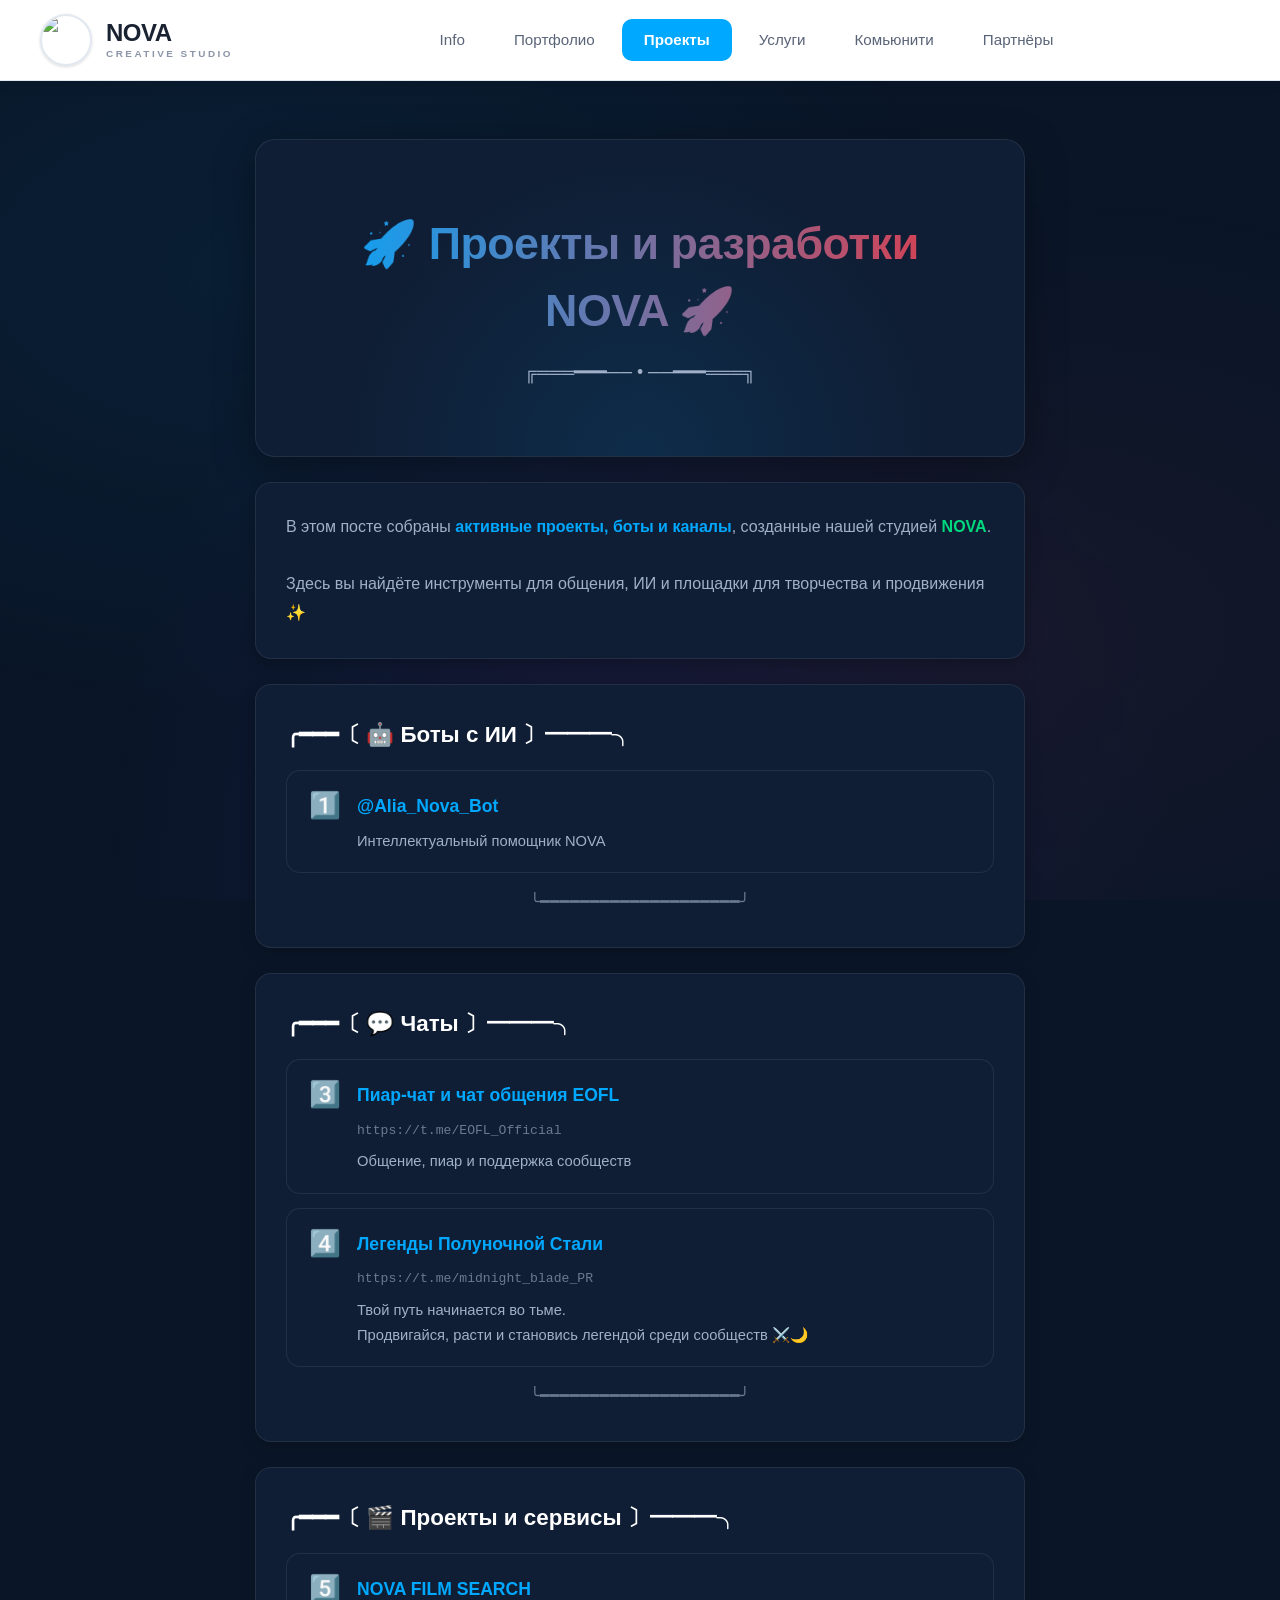
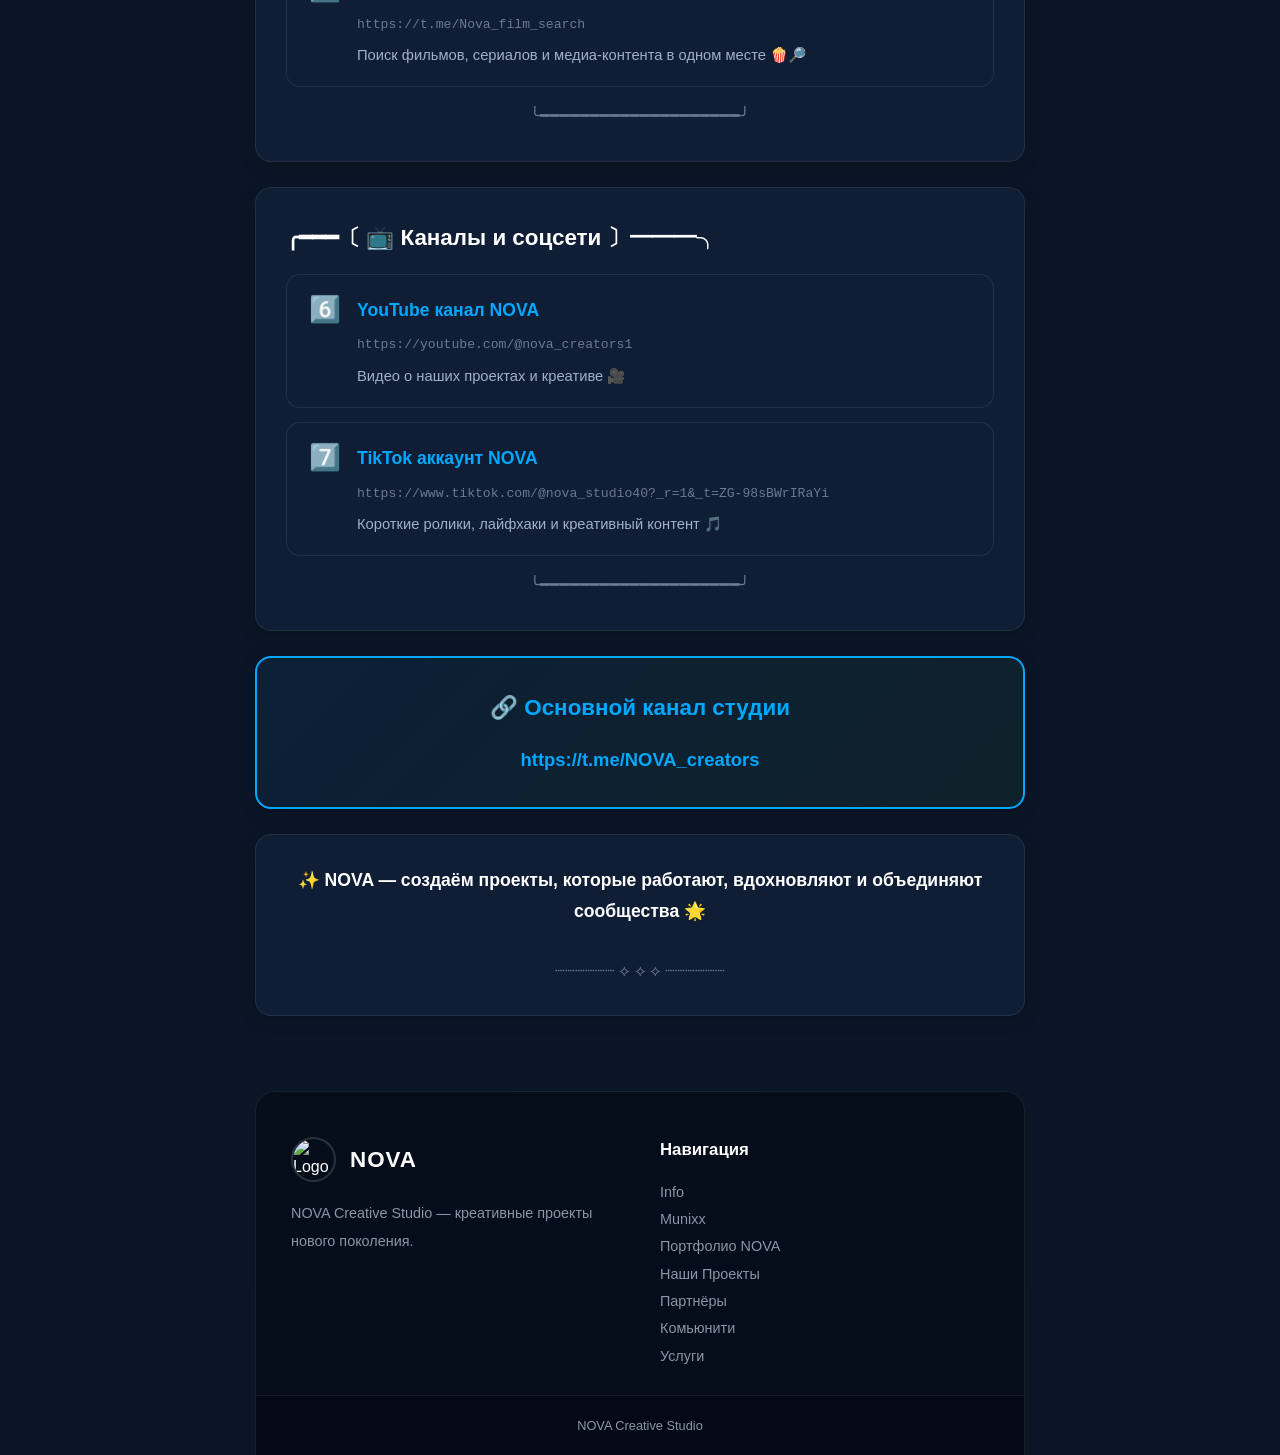
==== commit 575ad714: "Update projects.html" ====
--- a/projects.html
+++ b/projects.html
@@ -137,7 +137,7 @@
                         <div class="project-number">7️⃣</div>
                         <div class="project-info">
                             <a href="https://www.tiktok.com/@nova_studio40?_r=1&_t=ZG-98sBWrIRaYi" target="_blank" rel="noopener" class="project-title">TikTok аккаунт NOVA</a>
-                            <p class="project-link-text">https://www.tiktok.com/@fopertionnova1</p>
+                            <p class="project-link-text">https://www.tiktok.com/@nova_studio40?_r=1&_t=ZG-98sBWrIRaYi</p>
                             <p class="project-desc">Короткие ролики, лайфхаки и креативный контент 🎵</p>
                         </div>
                     </div>
